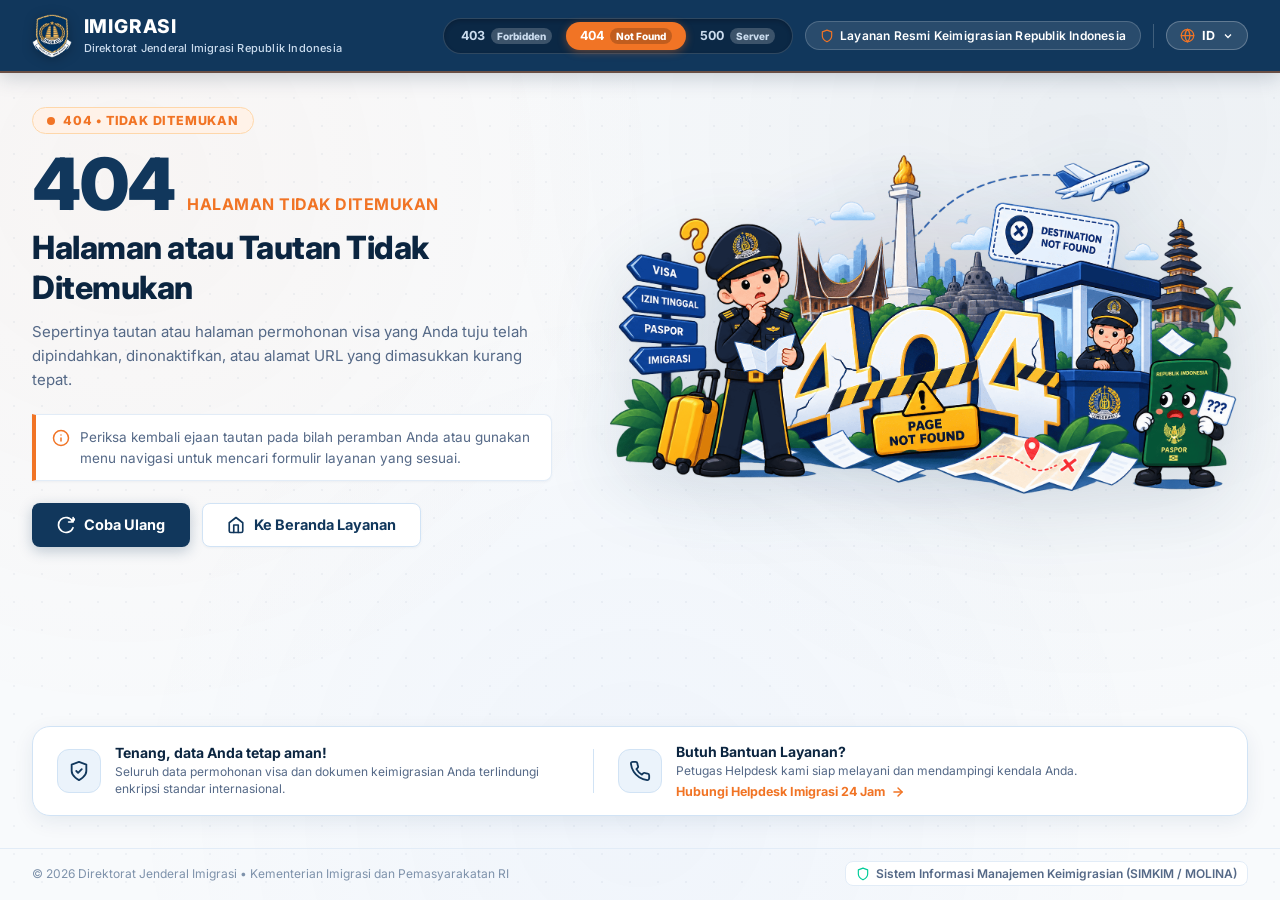
==== index.html @ 4f802579 "Initial commit" ====
<!DOCTYPE html>
<html lang="id">

<head>
  <meta charset="UTF-8">
  <meta name="viewport" content="width=device-width, initial-scale=1.0">
  <title>Direktorat Jenderal Imigrasi Republik Indonesia - Status Layanan</title>

  <!-- Favicon -->
  <link rel="icon" type="image/png" href="assets/icons/logo-imigrasi.png">
  <link rel="shortcut icon" type="image/png" href="assets/icons/logo-imigrasi.png">

  <!-- Google Fonts: Inter (eVisa Official Typography) -->
  <link rel="preconnect" href="https://fonts.googleapis.com">
  <link rel="preconnect" href="https://fonts.gstatic.com" crossorigin>
  <link href="https://fonts.googleapis.com/css2?family=Inter:wght@300;400;500;600;700;800;900&display=swap"
    rel="stylesheet">

  <!-- eVisa Style & Animation Sheets -->
  <link rel="stylesheet" href="css/styles.css">
  <link rel="stylesheet" href="css/animations.css">
</head>

<body>

  <!-- Ambient Atmospheric & Grid Pattern Backgrounds -->
  <div class="bg-ambient-layer" aria-hidden="true"></div>
  <div class="bg-pattern-overlay" aria-hidden="true"></div>

  <!-- =========================================================================
       TOP HEADER NAVIGATION (eVisa Official #11375C Branding)
       ========================================================================= -->
  <header class="header">
    <div class="header-inner">
      <a href="https://evisa.imigrasi.go.id/" class="brand" title="Direktorat Jenderal Imigrasi Republik Indonesia">
        <img src="assets/icons/logo-imigrasi.png" alt="Logo Resmi Imigrasi Indonesia" class="brand-logo-img">
        <div class="brand-text">
          <div class="brand-title-wrap">
            <span class="brand-title" data-i18n="brandTitle">IMIGRASI</span>
          </div>
          <span class="brand-subtitle" data-i18n="brandSubtitle">Direktorat Jenderal Imigrasi Republik Indonesia</span>
        </div>
      </a>

      <div class="header-right">
        <!-- Interactive 3-Mode Switcher (403 vs 404 vs 500) -->
        <nav class="mode-switch-group" aria-label="Pilih Mode Error">
          <button type="button" class="mode-btn" id="modeBtn403" aria-pressed="false">
            <span>403</span>
            <span class="mode-badge">Forbidden</span>
          </button>
          <button type="button" class="mode-btn is-active" id="modeBtn404" aria-pressed="true">
            <span>404</span>
            <span class="mode-badge">Not Found</span>
          </button>
          <button type="button" class="mode-btn" id="modeBtn500" aria-pressed="false">
            <span>500</span>
            <span class="mode-badge">Server</span>
          </button>
        </nav>

        <div class="motto-badge">
          <svg viewBox="0 0 24 24" fill="none" stroke="currentColor" stroke-width="2" stroke-linecap="round"
            stroke-linejoin="round">
            <path d="M12 22s8-4 8-10V5l-8-3-8 3v7c0 6 8 10 8 10z" />
          </svg>
          <span data-i18n="headerMotto">Layanan Resmi Keimigrasian Republik Indonesia</span>
        </div>

        <div class="header-divider"></div>

        <!-- Bilingual Selector (ENG & ID) -->
        <div class="lang-dropdown-wrapper">
          <button type="button" class="lang-btn" id="langToggleBtn" aria-haspopup="true" aria-expanded="false"
            aria-label="Ganti Bahasa / Switch Language">
            <svg width="15" height="15" viewBox="0 0 24 24" fill="none" stroke="#F17425" stroke-width="2"
              stroke-linecap="round" stroke-linejoin="round">
              <circle cx="12" cy="12" r="10" />
              <line x1="2" y1="12" x2="22" y2="12" />
              <path d="M12 2a15.3 15.3 0 0 1 4 10 15.3 15.3 0 0 1-4 10 15.3 15.3 0 0 1-4-10 15.3 15.3 0 0 1 4-10z" />
            </svg>
            <span id="langCurrentCode">ID</span>
            <svg class="lang-chevron-icon" viewBox="0 0 24 24" fill="none" stroke="currentColor" stroke-width="2.5">
              <polyline points="6 9 12 15 18 9" />
            </svg>
          </button>

          <div class="lang-menu" id="langMenu" role="menu">
            <button type="button" class="lang-option is-active" data-lang="id" role="menuitem">
              <span class="lang-flag-icon">🇮🇩</span>
              <span>Bahasa Indonesia</span>
              <span class="lang-badge">ID</span>
            </button>
            <button type="button" class="lang-option" data-lang="en" role="menuitem">
              <span class="lang-flag-icon">🇬🇧</span>
              <span>English</span>
              <span class="lang-badge">ENG</span>
            </button>
          </div>
        </div>
      </div>
    </div>
  </header>

  <!-- =========================================================================
       MAIN CONTENT CONTAINER
       ========================================================================= -->
  <main class="main-container">

    <!-- =======================================================================
         VIEW 1: ERROR 403 (Forbidden / Akses Ditolak / Tidak Memiliki Izin)
         ======================================================================= -->
    <section class="error-view" id="view-403" aria-label="Tampilan Error 403">
      <div class="hero-grid grid-403">

        <!-- Left Content Column -->
        <div class="content-col">
          <div class="status-pill pill-403">
            <span class="status-pill-dot"></span>
            <span data-i18n="pill403">403 • AKSES DITOLAK</span>
          </div>

          <div class="error-code-header">
            <span data-i18n="codeHeader403">403</span>
            <span class="error-code-sub" data-i18n="codeSub403">Akses Ditolak</span>
          </div>

          <h1 class="error-title" data-i18n="title403">Akses Dibatasi atau Izin Ditolak</h1>

          <p class="error-desc" data-i18n="desc403">
            Maaf, Anda tidak memiliki izin atau otorisasi yang cukup untuk mengakses halaman atau dokumen ini. Pastikan
            Anda telah masuk dengan akun resmi yang berwenang.
          </p>

          <div class="info-note-box">
            <svg viewBox="0 0 24 24" fill="none" stroke="currentColor" stroke-width="2" stroke-linecap="round"
              stroke-linejoin="round">
              <circle cx="12" cy="12" r="10"></circle>
              <line x1="12" y1="8" x2="12" y2="12"></line>
              <line x1="12" y1="16" x2="12.01" y2="16"></line>
            </svg>
            <span data-i18n="note403">Area ini dilindungi oleh otentikasi keamanan keimigrasian tingkat lanjut. Silakan
              periksa kembali kredensial akun Anda.</span>
          </div>

          <div class="btn-group">
            <button type="button" class="btn btn-primary" id="btnAuth403">
              <svg viewBox="0 0 24 24" fill="none" stroke="currentColor" stroke-linecap="round" stroke-linejoin="round">
                <rect x="3" y="11" width="18" height="11" rx="2" ry="2"></rect>
                <path d="M7 11V7a5 5 0 0 1 10 0v4"></path>
              </svg>
              <span data-i18n="btnAuth403">Masuk / Otentikasi Ulang</span>
            </button>

            <a href="https://evisa.imigrasi.go.id/" class="btn btn-secondary btn-action-home">
              <svg class="icon-arrow" viewBox="0 0 24 24" fill="none" stroke="currentColor" stroke-linecap="round"
                stroke-linejoin="round">
                <path d="M3 9l9-7 9 7v11a2 2 0 0 1-2 2H5a2 2 0 0 1-2-2z"></path>
                <polyline points="9 22 9 12 15 12 15 22"></polyline>
              </svg>
              <span data-i18n="btnHome403">Ke Beranda Layanan</span>
            </a>
          </div>
        </div>

        <!-- Right Illustration Column (403.png - Seamless & Borderless) -->
        <div class="illustration-col">
          <div class="seamless-illustration-stage stage-403 anim-float" title="Klik untuk informasi petugas keamanan">
            <img src="403.png" alt="Ilustrasi Petugas Keamanan Imigrasi 403 Forbidden"
              class="seamless-illustration-img">
          </div>
        </div>

      </div>
    </section>


    <!-- =======================================================================
         VIEW 2: ERROR 404 (Not Found / Halaman Tidak Ditemukan) - DEFAULT
         ======================================================================= -->
    <section class="error-view is-active" id="view-404" aria-label="Tampilan Error 404">
      <div class="hero-grid grid-404">

        <!-- Left Content Column -->
        <div class="content-col">
          <div class="status-pill pill-404">
            <span class="status-pill-dot"></span>
            <span data-i18n="pill404">404 • TIDAK DITEMUKAN</span>
          </div>

          <div class="error-code-header">
            <span data-i18n="codeHeader404">404</span>
            <span class="error-code-sub" data-i18n="codeSub404">Halaman Tidak Ditemukan</span>
          </div>

          <h1 class="error-title" data-i18n="title404">Halaman atau Tautan Tidak Ditemukan</h1>

          <p class="error-desc" data-i18n="desc404">
            Sepertinya tautan atau halaman permohonan visa yang Anda tuju telah dipindahkan, dinonaktifkan, atau alamat
            URL yang dimasukkan kurang tepat.
          </p>

          <div class="info-note-box">
            <svg viewBox="0 0 24 24" fill="none" stroke="currentColor" stroke-width="2" stroke-linecap="round"
              stroke-linejoin="round">
              <circle cx="12" cy="12" r="10"></circle>
              <line x1="12" y1="16" x2="12" y2="12"></line>
              <line x1="12" y1="8" x2="12.01" y2="8"></line>
            </svg>
            <span data-i18n="note404">Periksa kembali ejaan tautan pada bilah peramban Anda atau gunakan menu navigasi
              untuk mencari formulir layanan yang sesuai.</span>
          </div>

          <div class="btn-group">
            <button type="button" class="btn btn-primary" id="btnReload404">
              <svg class="icon-spin" viewBox="0 0 24 24" fill="none" stroke="currentColor" stroke-linecap="round"
                stroke-linejoin="round">
                <path d="M21.5 2v6h-6M21.34 15.57a10 10 0 1 1-.57-8.38l5.67-5.67" />
              </svg>
              <span data-i18n="btnReload404">Coba Ulang</span>
            </button>

            <a href="https://evisa.imigrasi.go.id/" class="btn btn-secondary btn-action-home">
              <svg class="icon-arrow" viewBox="0 0 24 24" fill="none" stroke="currentColor" stroke-linecap="round"
                stroke-linejoin="round">
                <path d="M3 9l9-7 9 7v11a2 2 0 0 1-2 2H5a2 2 0 0 1-2-2z"></path>
                <polyline points="9 22 9 12 15 12 15 22"></polyline>
              </svg>
              <span data-i18n="btnHome404">Ke Beranda Layanan</span>
            </a>
          </div>
        </div>

        <!-- Right Illustration Column (404.png - Seamless & Borderless) -->
        <div class="illustration-col">
          <div class="seamless-illustration-stage stage-404 anim-float" title="Klik untuk sapaan petugas imigrasi">
            <img src="404.png" alt="Ilustrasi Petugas & Paspor Tersesat 404 Not Found"
              class="seamless-illustration-img">
          </div>
        </div>

      </div>
    </section>


    <!-- =======================================================================
         VIEW 3: ERROR 500 (Internal Server Error / Pemeliharaan Autogate)
         ======================================================================= -->
    <section class="error-view" id="view-500" aria-label="Tampilan Error 500">
      <div class="hero-grid grid-500">

        <!-- Left Illustration Column (500.png - Seamless & Borderless) -->
        <div class="illustration-col">
          <div class="seamless-illustration-stage stage-500 anim-float" title="Klik untuk informasi teknisi sistem">
            <img src="500.png" alt="Ilustrasi Autogate Pemeliharaan Server 500 Server Error"
              class="seamless-illustration-img">
          </div>
        </div>

        <!-- Right Content Column -->
        <div class="content-col">
          <div class="status-pill pill-500">
            <span class="status-pill-dot"></span>
            <span data-i18n="pill500">500 • KENDALA SERVER</span>
          </div>

          <div class="error-code-header">
            <span data-i18n="codeHeader500">500</span>
            <span class="error-code-sub" data-i18n="codeSub500">Gangguan Sistem</span>
          </div>

          <h1 class="error-title" data-i18n="title500">Maaf, Terjadi Kendala di Sisi Kami</h1>

          <p class="error-desc" data-i18n="desc500">
            Sistem keimigrasian sedang mengalami kendala teknis sementara atau sedang dalam jadwal pemeliharaan berkala
            untuk peningkatan performa.
          </p>

          <div class="info-note-box">
            <svg viewBox="0 0 24 24" fill="none" stroke="currentColor" stroke-width="2" stroke-linecap="round"
              stroke-linejoin="round">
              <path d="M10.29 3.86L1.82 18a2 2 0 0 0 1.71 3h16.94a2 2 0 0 0 1.71-3L13.71 3.86a2 2 0 0 0-3.42 0z"></path>
              <line x1="12" y1="9" x2="12" y2="13"></line>
              <line x1="12" y1="17" x2="12.01" y2="17"></line>
            </svg>
            <span data-i18n="note500">Tim teknis kami sedang menangani masalah ini secepat mungkin. Permohonan Anda
              tetap aman dalam basis data.</span>
          </div>

          <div class="btn-group">
            <button type="button" class="btn btn-primary" id="btnReload500">
              <svg class="icon-spin" viewBox="0 0 24 24" fill="none" stroke="currentColor" stroke-linecap="round"
                stroke-linejoin="round">
                <path d="M21.5 2v6h-6M21.34 15.57a10 10 0 1 1-.57-8.38l5.67-5.67" />
              </svg>
              <span id="btnReload500Text" data-i18n="btnReload500">Coba Lagi</span>
            </button>

            <a href="https://evisa.imigrasi.go.id/" class="btn btn-secondary btn-action-home">
              <svg class="icon-arrow" viewBox="0 0 24 24" fill="none" stroke="currentColor" stroke-linecap="round"
                stroke-linejoin="round">
                <path d="M3 9l9-7 9 7v11a2 2 0 0 1-2 2H5a2 2 0 0 1-2-2z" />
                <polyline points="9 22 9 12 15 12 15 22" />
              </svg>
              <span data-i18n="btnHome500">Ke Beranda Layanan</span>
            </a>
          </div>
        </div>

      </div>
    </section>


    <!-- =======================================================================
         SHARED BOTTOM SUPPORT CARD (eVisa Style #11375C & Orange)
         ======================================================================= -->
    <footer class="bottom-card">
      <!-- Card Section 1: Data Security Guarantee -->
      <div class="card-section">
        <div class="icon-wrapper">
          <svg viewBox="0 0 24 24" fill="none" stroke="currentColor" stroke-width="2" stroke-linecap="round"
            stroke-linejoin="round">
            <path d="M12 22s8-4 8-10V5l-8-3-8 3v7c0 6 8 10 8 10z"></path>
            <polyline points="9 12 11 14 15 10"></polyline>
          </svg>
        </div>
        <div class="card-info">
          <h3 class="card-title" data-i18n="card1Title">Tenang, data Anda tetap aman!</h3>
          <p class="card-text" data-i18n="card1Desc">Seluruh data permohonan visa dan dokumen keimigrasian Anda
            terlindungi enkripsi standar internasional.</p>
        </div>
      </div>

      <div class="card-divider" aria-hidden="true"></div>

      <!-- Card Section 2: 24/7 Support Desk -->
      <div class="card-section">
        <div class="avatar-wrapper">
          <svg viewBox="0 0 24 24" fill="none" stroke="currentColor" stroke-width="2" stroke-linecap="round"
            stroke-linejoin="round">
            <path
              d="M22 16.92v3a2 2 0 0 1-2.18 2 19.79 19.79 0 0 1-8.63-3.07 19.5 19.5 0 0 1-6-6 19.79 19.79 0 0 1-3.07-8.67A2 2 0 0 1 4.11 2h3a2 2 0 0 1 2 1.72 12.84 12.84 0 0 0 .7 2.81 2 2 0 0 1-.45 2.11L8.09 9.91a16 16 0 0 0 6 6l1.27-1.27a2 2 0 0 1 2.11-.45 12.84 12.84 0 0 0 2.81.7A2 2 0 0 1 22 16.92z">
            </path>
          </svg>
        </div>
        <div class="card-info">
          <h3 class="card-title" data-i18n="card2Title">Butuh Bantuan Layanan?</h3>
          <p class="card-text" data-i18n="card2Desc">Petugas Helpdesk kami siap melayani dan mendampingi kendala Anda.
          </p>
          <a href="#helpdesk" class="card-link action-helpdesk">
            <span data-i18n="helpdeskLink">Hubungi Helpdesk Imigrasi 24 Jam</span>
            <svg viewBox="0 0 24 24" width="14" height="14" fill="none" stroke="currentColor" stroke-width="2.5"
              stroke-linecap="round" stroke-linejoin="round">
              <line x1="5" y1="12" x2="19" y2="12"></line>
              <polyline points="12 5 19 12 12 19"></polyline>
            </svg>
          </a>
        </div>
      </div>
    </footer>

  </main>

  <!-- =========================================================================
       OFFICIAL METADATA FOOTER
       ========================================================================= -->
  <div class="footer-meta-bar">
    <div class="footer-meta-left">
      <span data-i18n="footerCopyright">© 2026 Direktorat Jenderal Imigrasi • Kementerian Imigrasi dan Pemasyarakatan
        RI</span>
    </div>
    <div class="footer-meta-right">
      <span class="footer-security-pill">
        <svg viewBox="0 0 24 24" fill="none" stroke="currentColor" stroke-width="2" stroke-linecap="round"
          stroke-linejoin="round">
          <path d="M12 22s8-4 8-10V5l-8-3-8 3v7c0 6 8 10 8 10z" />
        </svg>
        <span data-i18n="footerSecurityTitle">Sistem Informasi Manajemen Keimigrasian (SIMKIM / MOLINA)</span>
      </span>
    </div>
  </div>

  <!-- Toast Container -->
  <div class="toast-container" id="toastContainer" aria-live="polite"></div>

  <!-- Interactive Logic Engine -->
  <script src="js/main.js"></script>
</body>

</html>
---- css/styles.css ----
/**
 * Layanan Imigrasi Digital - eVisa Theme Design System
 * Inspired by https://evisa.imigrasi.go.id/
 * Color Scheme: Official Deep Navy (#11375C), Brand Orange (#F17425), Light Blue (#EBF3FB)
 * Typography: Inter (Google Fonts)
 * Fully Responsive for Desktop, Tablets (Landscape & Portrait), and Mobile Devices
 */

@import url('https://fonts.googleapis.com/css2?family=Inter:wght@300;400;500;600;700;800;900&display=swap');

:root {
  /* eVisa Official Brand Palette */
  --evisa-navy: #11375C;
  --evisa-navy-dark: #0B2540;
  --evisa-navy-light: #1A4B7C;
  --evisa-navy-ultra-light: #EBF3FB;
  --evisa-orange: #F17425;
  --evisa-orange-hover: #D96015;
  --evisa-orange-light: #FFF2E8;
  --evisa-blue: #1E6DEB;
  --evisa-blue-hover: #1558C4;
  --evisa-blue-light: #EFF6FF;
  --evisa-border: #D1E3F5;
  --evisa-border-light: #E2ECF7;
  --evisa-red: #E15B64;
  --evisa-red-light: #FDE8E9;
  --evisa-green: #00CC99;
  --evisa-green-light: #E6FBF5;

  /* Neutrals & Text */
  --text-primary: #11375C;
  --text-heading: #0B2540;
  --text-secondary: #556987;
  --text-muted: #7E92AB;
  --bg-page: #F8FAFC;
  --bg-card: #FFFFFF;
  --bg-subtle: #F0F5FA;
  --white: #FFFFFF;

  /* Elevation Shadows */
  --shadow-xs: 0 1px 3px rgba(17, 55, 92, 0.05);
  --shadow-sm: 0 2px 8px rgba(17, 55, 92, 0.06);
  --shadow-md: 0 6px 20px rgba(17, 55, 92, 0.08);
  --shadow-lg: 0 16px 36px -6px rgba(17, 55, 92, 0.12), 0 4px 16px rgba(17, 55, 92, 0.04);
  --shadow-btn: 0 4px 14px rgba(17, 55, 92, 0.25);
  --shadow-btn-orange: 0 4px 14px rgba(241, 116, 37, 0.35);

  /* Corner Radii */
  --radius-xs: 6px;
  --radius-sm: 8px;
  --radius-md: 12px;
  --radius-lg: 18px;
  --radius-xl: 24px;
  --radius-full: 9999px;

  /* Typography */
  --font-family: 'Inter', -apple-system, BlinkMacSystemFont, 'Segoe UI', Roboto, Helvetica, Arial, sans-serif;
}

/* Global Reset & Base Setup */
*, *::before, *::after {
  box-sizing: border-box;
  margin: 0;
  padding: 0;
}

html, body {
  min-height: 100%;
  width: 100%;
}

body {
  font-family: var(--font-family);
  background: var(--bg-page);
  color: var(--text-primary);
  min-height: 100vh;
  display: flex;
  flex-direction: column;
  justify-content: space-between;
  overflow-x: hidden;
  position: relative;
  -webkit-font-smoothing: antialiased;
  -moz-osx-font-smoothing: grayscale;
}

/* Background Atmosphere & Grid Pattern */
.bg-ambient-layer {
  position: fixed;
  inset: 0;
  pointer-events: none;
  z-index: 0;
  background-image: 
    radial-gradient(circle at 10% 20%, rgba(241, 116, 37, 0.04) 0%, transparent 40%),
    radial-gradient(circle at 85% 15%, rgba(17, 55, 92, 0.06) 0%, transparent 45%),
    radial-gradient(circle at 50% 90%, rgba(30, 109, 235, 0.04) 0%, transparent 50%);
}

.bg-pattern-overlay {
  position: fixed;
  inset: 0;
  pointer-events: none;
  z-index: 0;
  opacity: 0.35;
  background-image: radial-gradient(rgba(17, 55, 92, 0.12) 1px, transparent 1px);
  background-size: 28px 28px;
}

/* =============================================================================
   TOP HEADER NAVIGATION (Official eVisa Style #11375C)
   ============================================================================= */
.header {
  width: 100%;
  background-color: var(--evisa-navy);
  border-bottom: 2px solid rgba(241, 116, 37, 0.4);
  box-shadow: 0 4px 20px rgba(11, 37, 64, 0.2);
  position: relative;
  z-index: 30;
}

.header-inner {
  max-width: 1440px;
  margin: 0 auto;
  padding: 0.85rem 2rem;
  display: flex;
  align-items: center;
  justify-content: space-between;
  gap: 16px;
}

.brand {
  display: flex;
  align-items: center;
  gap: 12px;
  text-decoration: none;
  color: #FFFFFF;
  transition: transform 0.2s ease;
  flex-shrink: 0;
}

.brand:hover {
  transform: translateY(-1px);
}

.brand-logo-img {
  height: 44px;
  width: auto;
  object-fit: contain;
  filter: drop-shadow(0 2px 6px rgba(0, 0, 0, 0.25));
  transition: transform 0.3s ease;
}

.brand:hover .brand-logo-img {
  transform: scale(1.05);
}

.brand-text {
  display: flex;
  flex-direction: column;
}

.brand-title-wrap {
  display: flex;
  align-items: center;
  gap: 8px;
}

.brand-title {
  font-size: 19px;
  font-weight: 800;
  letter-spacing: 0.8px;
  color: #FFFFFF;
  line-height: 1.1;
}

.brand-evisa-tag {
  background: var(--evisa-orange);
  color: #FFFFFF;
  font-size: 10px;
  font-weight: 800;
  letter-spacing: 0.5px;
  padding: 2px 7px;
  border-radius: var(--radius-xs);
  text-transform: uppercase;
}

.brand-subtitle {
  font-size: 11px;
  font-weight: 500;
  color: #CBDCEE;
  margin-top: 3px;
  letter-spacing: 0.2px;
}

.header-right {
  display: flex;
  align-items: center;
  gap: 12px;
  flex-wrap: wrap;
  justify-content: flex-end;
}

/* Mode Switcher Pill (403 vs 404 vs 500) */
.mode-switch-group {
  display: inline-flex;
  align-items: center;
  background: rgba(11, 37, 64, 0.8);
  border: 1px solid rgba(255, 255, 255, 0.15);
  border-radius: var(--radius-full);
  padding: 3px;
  box-shadow: inset 0 2px 4px rgba(0, 0, 0, 0.2);
}

.mode-btn {
  border: none;
  background: transparent;
  padding: 6px 14px;
  font-family: inherit;
  font-size: 12.5px;
  font-weight: 700;
  color: #CBDCEE;
  border-radius: var(--radius-full);
  cursor: pointer;
  display: inline-flex;
  align-items: center;
  gap: 6px;
  transition: all 0.2s ease;
  text-decoration: none;
  white-space: nowrap;
}

.mode-btn:hover {
  color: #FFFFFF;
  background: rgba(255, 255, 255, 0.08);
}

.mode-btn.is-active {
  background: var(--evisa-orange);
  color: #FFFFFF;
  box-shadow: 0 2px 8px rgba(241, 116, 37, 0.4);
}

.mode-btn .mode-badge {
  font-size: 10px;
  font-weight: 800;
  padding: 2px 6px;
  border-radius: var(--radius-full);
  background: rgba(255, 255, 255, 0.2);
}

.mode-btn.is-active .mode-badge {
  background: rgba(0, 0, 0, 0.2);
}

.motto-badge {
  background: rgba(255, 255, 255, 0.1);
  border: 1px solid rgba(255, 255, 255, 0.18);
  color: #FFFFFF;
  font-size: 12px;
  font-weight: 600;
  padding: 6px 14px;
  border-radius: var(--radius-full);
  letter-spacing: 0.2px;
  display: flex;
  align-items: center;
  gap: 6px;
  white-space: nowrap;
}

.motto-badge svg {
  width: 14px;
  height: 14px;
  stroke: var(--evisa-orange);
}

.header-divider {
  width: 1px;
  height: 24px;
  background: rgba(255, 255, 255, 0.2);
}

/* Language Selector Dropdown (ENG & ID) */
.lang-dropdown-wrapper {
  position: relative;
}

.lang-btn {
  display: flex;
  align-items: center;
  gap: 7px;
  background: rgba(255, 255, 255, 0.12);
  border: 1px solid rgba(255, 255, 255, 0.25);
  padding: 6px 13px;
  border-radius: var(--radius-full);
  font-family: inherit;
  font-size: 12.5px;
  font-weight: 700;
  color: #FFFFFF;
  cursor: pointer;
  transition: all 0.2s ease;
  white-space: nowrap;
}

.lang-btn:hover, .lang-dropdown-wrapper.is-open .lang-btn {
  background: rgba(255, 255, 255, 0.22);
  border-color: var(--evisa-orange);
}

.lang-flag-icon {
  font-size: 14px;
  line-height: 1;
}

.lang-chevron-icon {
  width: 12px;
  height: 12px;
  stroke: #FFFFFF;
  transition: transform 0.25s ease;
}

.lang-dropdown-wrapper.is-open .lang-chevron-icon {
  transform: rotate(180deg);
}

.lang-menu {
  position: absolute;
  top: calc(100% + 8px);
  right: 0;
  background: #FFFFFF;
  border: 1px solid var(--evisa-border);
  border-radius: var(--radius-md);
  box-shadow: 0 12px 30px rgba(17, 55, 92, 0.18);
  padding: 6px;
  min-width: 180px;
  opacity: 0;
  visibility: hidden;
  transform: translateY(-8px);
  transition: all 0.2s cubic-bezier(0.16, 1, 0.3, 1);
  z-index: 50;
}

.lang-dropdown-wrapper.is-open .lang-menu {
  opacity: 1;
  visibility: visible;
  transform: translateY(0);
}

.lang-option {
  width: 100%;
  display: flex;
  align-items: center;
  gap: 10px;
  padding: 8px 12px;
  border: none;
  background: transparent;
  border-radius: var(--radius-sm);
  font-family: inherit;
  font-size: 13px;
  font-weight: 600;
  color: var(--text-primary);
  cursor: pointer;
  transition: all 0.15s ease;
  text-align: left;
}

.lang-option:hover {
  background: var(--evisa-navy-ultra-light);
  color: var(--evisa-navy);
}

.lang-option.is-active {
  background: var(--evisa-orange-light);
  color: var(--evisa-orange-hover);
  font-weight: 700;
}

.lang-option .lang-badge {
  margin-left: auto;
  font-size: 10.5px;
  font-weight: 800;
  background: rgba(17, 55, 92, 0.08);
  color: var(--evisa-navy);
  padding: 2px 6px;
  border-radius: 4px;
}

.lang-option.is-active .lang-badge {
  background: var(--evisa-orange);
  color: #FFFFFF;
}

/* =============================================================================
   MAIN CONTAINER & HERO GRID
   ============================================================================= */
.main-container {
  flex: 1;
  width: 100%;
  max-width: 1440px;
  margin: 0 auto;
  padding: 1.5rem 2rem 2rem;
  display: flex;
  flex-direction: column;
  justify-content: space-between;
  position: relative;
  z-index: 10;
}

/* Error Views for 403, 404, 500 */
.error-view {
  display: none;
  width: 100%;
  flex: 1;
  animation: fadeInView 0.35s cubic-bezier(0.16, 1, 0.3, 1) forwards;
}

.error-view.is-active {
  display: block;
}

@keyframes fadeInView {
  from {
    opacity: 0;
    transform: translateY(10px);
  }
  to {
    opacity: 1;
    transform: translateY(0);
  }
}

.hero-grid {
  display: grid;
  align-items: center;
  gap: 40px;
  width: 100%;
  min-height: 460px;
  grid-template-columns: 1fr 1.25fr;
}

/* Special Alignment for 500 Grid (Illustration Left, Content Right on Desktop) */
.grid-500 {
  grid-template-columns: 1.25fr 1fr;
}

/* =============================================================================
   CONTENT COLUMN (TEXT & BUTTONS)
   ============================================================================= */
.content-col {
  display: flex;
  flex-direction: column;
  align-items: flex-start;
  z-index: 10;
  padding: 10px 0;
}

/* eVisa Style Category / Status Badge */
.status-pill {
  display: inline-flex;
  align-items: center;
  gap: 8px;
  background: var(--evisa-navy-ultra-light);
  border: 1px solid var(--evisa-border);
  color: var(--evisa-navy);
  font-size: 12.5px;
  font-weight: 800;
  letter-spacing: 0.8px;
  text-transform: uppercase;
  padding: 5px 14px;
  border-radius: var(--radius-full);
  margin-bottom: 14px;
}

.status-pill.pill-403 {
  background: #FFF0F0;
  border-color: #FED7D7;
  color: var(--evisa-red);
}

.status-pill.pill-404 {
  background: var(--evisa-orange-light);
  border-color: #FED7AA;
  color: var(--evisa-orange);
}

.status-pill.pill-500 {
  background: #FFF0F0;
  border-color: #FED7D7;
  color: var(--evisa-red);
}

.status-pill-dot {
  width: 8px;
  height: 8px;
  border-radius: 50%;
  background-color: currentColor;
  box-shadow: 0 0 0 0 rgba(241, 116, 37, 0.7);
  animation: pulse-dot 2s infinite cubic-bezier(0.66, 0, 0, 1);
}

@keyframes pulse-dot {
  0% { box-shadow: 0 0 0 0 rgba(241, 116, 37, 0.7); }
  70% { box-shadow: 0 0 0 8px rgba(241, 116, 37, 0); }
  100% { box-shadow: 0 0 0 0 rgba(241, 116, 37, 0); }
}

/* Big Error Code Number Header */
.error-code-header {
  font-size: 72px;
  font-weight: 900;
  color: var(--evisa-navy);
  line-height: 1;
  letter-spacing: -2px;
  margin-bottom: 8px;
  display: flex;
  align-items: baseline;
  gap: 12px;
}

.error-code-sub {
  font-size: 16px;
  font-weight: 700;
  color: var(--evisa-orange);
  letter-spacing: 0.5px;
  text-transform: uppercase;
}

/* Titles & Descriptions */
.error-title {
  font-size: 32px;
  font-weight: 800;
  color: var(--text-heading);
  line-height: 1.25;
  margin-bottom: 12px;
  letter-spacing: -0.5px;
}

.error-desc {
  font-size: 15px;
  line-height: 1.6;
  color: var(--text-secondary);
  max-width: 520px;
  margin-bottom: 22px;
}

/* Highlight Note Box */
.info-note-box {
  background: #FFFFFF;
  border-left: 4px solid var(--evisa-orange);
  border-top: 1px solid var(--evisa-border-light);
  border-right: 1px solid var(--evisa-border-light);
  border-bottom: 1px solid var(--evisa-border-light);
  border-radius: 0 var(--radius-sm) var(--radius-sm) 0;
  padding: 12px 16px;
  margin-bottom: 22px;
  max-width: 520px;
  font-size: 13.5px;
  color: var(--text-secondary);
  line-height: 1.5;
  box-shadow: var(--shadow-xs);
  display: flex;
  align-items: flex-start;
  gap: 10px;
}

.info-note-box svg {
  width: 18px;
  height: 18px;
  flex-shrink: 0;
  stroke: var(--evisa-orange);
  margin-top: 2px;
}

/* Button Group (eVisa Style) */
.btn-group {
  display: flex;
  flex-wrap: wrap;
  gap: 12px;
  width: 100%;
}

.btn {
  display: inline-flex;
  align-items: center;
  justify-content: center;
  gap: 9px;
  padding: 12px 24px;
  font-family: inherit;
  font-size: 14.5px;
  font-weight: 700;
  border-radius: var(--radius-sm);
  text-decoration: none;
  cursor: pointer;
  transition: all 0.2s cubic-bezier(0.16, 1, 0.3, 1);
  border: 1.5px solid transparent;
  white-space: nowrap;
}

.btn-primary {
  background-color: var(--evisa-navy);
  color: #FFFFFF;
  box-shadow: var(--shadow-btn);
}

.btn-primary:hover {
  background-color: var(--evisa-orange);
  color: #FFFFFF;
  transform: translateY(-2px);
  box-shadow: var(--shadow-btn-orange);
}

.btn-primary:active {
  transform: translateY(0);
}

.btn-secondary {
  background-color: #FFFFFF;
  color: var(--evisa-navy);
  border-color: var(--evisa-border);
  box-shadow: var(--shadow-xs);
}

.btn-secondary:hover {
  background-color: var(--evisa-navy-ultra-light);
  border-color: var(--evisa-navy-light);
  color: var(--evisa-navy);
  transform: translateY(-2px);
  box-shadow: var(--shadow-sm);
}

.btn-secondary:active {
  transform: translateY(0);
}

.btn svg {
  width: 18px;
  height: 18px;
  stroke-width: 2.2;
  transition: transform 0.3s ease;
  flex-shrink: 0;
}

.btn:hover svg.icon-spin {
  transform: rotate(180deg);
}

.btn:hover svg.icon-arrow {
  transform: translateX(3px);
}

/* =============================================================================
   SEAMLESS CREATIVE ILLUSTRATION STAGE (No Box, No Border, Seamless & Floating)
   ============================================================================= */
.illustration-col {
  position: relative;
  width: 100%;
  display: flex;
  align-items: center;
  justify-content: center;
  user-select: none;
}

.seamless-illustration-stage {
  position: relative;
  width: 100%;
  max-width: 640px;
  display: flex;
  align-items: center;
  justify-content: center;
  cursor: pointer;
  transition: transform 0.4s cubic-bezier(0.34, 1.56, 0.64, 1), filter 0.4s ease;
  background: transparent !important;
  border: none !important;
  box-shadow: none !important;
  padding: 0 !important;
}

/* Creative Subtle Ambient Radial Halo Glow behind the character/artwork */
.seamless-illustration-stage::before {
  content: '';
  position: absolute;
  top: 52%;
  left: 50%;
  width: 82%;
  height: 78%;
  transform: translate(-50%, -50%);
  border-radius: 50%;
  filter: blur(36px);
  pointer-events: none;
  z-index: 0;
  opacity: 0.85;
  transition: all 0.5s ease;
}

.stage-403::before {
  background: radial-gradient(circle, rgba(225, 91, 100, 0.18) 0%, rgba(17, 55, 92, 0.08) 50%, transparent 72%);
}

.stage-404::before {
  background: radial-gradient(circle, rgba(241, 116, 37, 0.18) 0%, rgba(30, 109, 235, 0.09) 50%, transparent 72%);
}

.stage-500::before {
  background: radial-gradient(circle, rgba(225, 91, 100, 0.16) 0%, rgba(30, 109, 235, 0.1) 50%, transparent 72%);
}

.seamless-illustration-img {
  position: relative;
  z-index: 1;
  width: 100%;
  height: auto;
  max-height: 480px;
  object-fit: contain;
  display: block;
  background: transparent !important;
  border: none !important;
  border-radius: 0 !important;
  box-shadow: none !important;
  filter: drop-shadow(0 16px 36px rgba(17, 55, 92, 0.14));
  transition: transform 0.4s cubic-bezier(0.34, 1.56, 0.64, 1), filter 0.4s ease;
}

.seamless-illustration-stage:hover .seamless-illustration-img {
  transform: scale(1.025) translateY(-6px);
  filter: drop-shadow(0 26px 48px rgba(17, 55, 92, 0.22));
}

.seamless-illustration-stage:hover::before {
  opacity: 1;
  transform: translate(-50%, -50%) scale(1.1);
  filter: blur(42px);
}

/* =============================================================================
   BOTTOM UNIFIED SUPPORT CARD & SYSTEM METADATA
   ============================================================================= */
.bottom-card {
  margin-top: 2rem;
  background: #FFFFFF;
  border: 1px solid var(--evisa-border);
  border-radius: var(--radius-lg);
  padding: 16px 24px;
  display: grid;
  grid-template-columns: 1.1fr auto 1.3fr;
  align-items: center;
  gap: 24px;
  box-shadow: var(--shadow-md);
  position: relative;
  z-index: 10;
}

.card-section {
  display: flex;
  align-items: center;
  gap: 14px;
}

.card-divider {
  width: 1px;
  height: 44px;
  background: var(--evisa-border);
}

.avatar-wrapper, .icon-wrapper {
  width: 44px;
  height: 44px;
  flex-shrink: 0;
  display: flex;
  align-items: center;
  justify-content: center;
  border-radius: var(--radius-md);
  background: var(--evisa-navy-ultra-light);
  color: var(--evisa-navy);
  border: 1px solid var(--evisa-border);
  transition: transform 0.25s ease, background 0.25s ease;
}

.avatar-wrapper:hover, .icon-wrapper:hover {
  transform: scale(1.08);
  background: var(--evisa-orange-light);
  border-color: #FED7AA;
}

.avatar-wrapper svg, .icon-wrapper svg {
  width: 22px;
  height: 22px;
  stroke: var(--evisa-navy);
}

.card-info {
  display: flex;
  flex-direction: column;
  gap: 2px;
}

.card-title {
  font-size: 14px;
  font-weight: 700;
  color: var(--text-heading);
}

.card-text {
  font-size: 12px;
  color: var(--text-secondary);
  line-height: 1.45;
}

.card-link {
  display: inline-flex;
  align-items: center;
  gap: 6px;
  font-size: 12.5px;
  font-weight: 700;
  color: var(--evisa-orange);
  text-decoration: none;
  margin-top: 3px;
  transition: gap 0.2s ease, color 0.2s ease;
}

.card-link:hover {
  color: var(--evisa-orange-hover);
  gap: 9px;
  text-decoration: underline;
}

/* Official Bottom Legal & Security Bar */
.footer-meta-bar {
  display: flex;
  align-items: center;
  justify-content: space-between;
  padding: 12px 2rem 14px;
  max-width: 1440px;
  margin: 0 auto;
  width: 100%;
  font-size: 12px;
  color: var(--text-muted);
  border-top: 1px solid var(--evisa-border-light);
  position: relative;
  z-index: 10;
}

.footer-meta-left {
  display: flex;
  align-items: center;
  gap: 8px;
}

.footer-security-pill {
  display: inline-flex;
  align-items: center;
  gap: 6px;
  font-weight: 600;
  color: var(--text-secondary);
  background: #FFFFFF;
  padding: 4px 10px;
  border-radius: var(--radius-sm);
  border: 1px solid var(--evisa-border-light);
}

.footer-security-pill svg {
  width: 14px;
  height: 14px;
  stroke: var(--evisa-green);
}

/* =============================================================================
   TOAST NOTIFICATION COMPONENT
   ============================================================================= */
.toast-container {
  position: fixed;
  bottom: 24px;
  right: 24px;
  z-index: 1000;
  display: flex;
  flex-direction: column;
  gap: 10px;
  pointer-events: none;
}

.toast {
  background: var(--evisa-navy);
  color: #FFFFFF;
  padding: 12px 18px;
  border-radius: var(--radius-sm);
  font-size: 13px;
  font-weight: 600;
  display: flex;
  align-items: center;
  gap: 12px;
  box-shadow: 0 10px 30px rgba(17, 55, 92, 0.35);
  border-left: 4px solid var(--evisa-orange);
  transform: translateY(60px);
  opacity: 0;
  transition: all 0.3s cubic-bezier(0.16, 1, 0.3, 1);
  pointer-events: auto;
  cursor: pointer;
  max-width: 440px;
}

.toast.show {
  transform: translateY(0);
  opacity: 1;
}

.toast-spinner {
  width: 16px;
  height: 16px;
  border: 2px solid rgba(255, 255, 255, 0.3);
  border-top-color: var(--evisa-orange);
  border-radius: 50%;
  animation: spinLinear 0.8s linear infinite;
  flex-shrink: 0;
}

@keyframes spinLinear {
  to { transform: rotate(360deg); }
}

/* =============================================================================
   RESPONSIVE DESIGN: TABLETS & MOBILE BREAKPOINTS
   ============================================================================= */

/* --- 1. Large Tablets & Small Laptops (max-width: 1080px) --- */
@media (max-width: 1080px) {
  .header-inner {
    padding: 0.85rem 1.5rem;
  }
  .motto-badge {
    display: none; /* Hide lengthy motto text on tablet to keep header clean */
  }
  .header-divider {
    display: none;
  }
  .main-container {
    padding: 1.25rem 1.5rem 1.75rem;
  }
  .hero-grid {
    grid-template-columns: 1fr !important;
    gap: 28px;
    text-align: center;
  }
  /* Harmonize order: Content always follows or precedes consistently */
  .grid-500 {
    grid-template-columns: 1fr !important;
  }
  .illustration-col {
    order: 1;
    margin: 0 auto;
  }
  .content-col {
    order: 2;
    align-items: center;
    text-align: center;
    padding: 0;
  }
  .error-desc, .info-note-box {
    max-width: 580px;
    margin-left: auto;
    margin-right: auto;
  }
  .info-note-box {
    text-align: left;
  }
  .btn-group {
    justify-content: center;
  }
  .error-code-header {
    font-size: 64px;
    justify-content: center;
  }
  .error-title {
    font-size: 28px;
  }
  .seamless-illustration-stage {
    max-width: 480px;
  }
  .seamless-illustration-img {
    max-height: 380px;
  }
  .bottom-card {
    grid-template-columns: 1fr 1fr;
    gap: 16px;
    padding: 16px 20px;
  }
  .card-divider {
    display: none;
  }
}

/* --- 2. Medium / Portrait Tablets (max-width: 860px) --- */
@media (max-width: 860px) {
  .header-inner {
    padding: 0.75rem 1.25rem;
    flex-wrap: wrap;
    gap: 12px;
  }
  .header-right {
    width: 100%;
    justify-content: space-between;
  }
  .bottom-card {
    grid-template-columns: 1fr;
    gap: 16px;
  }
  .footer-meta-bar {
    padding: 12px 1.25rem;
    flex-direction: column;
    gap: 8px;
    text-align: center;
  }
}

/* --- 3. Mobile Devices (max-width: 640px) --- */
@media (max-width: 640px) {
  .header-inner {
    padding: 0.65rem 1rem;
    gap: 10px;
  }
  .brand-logo-img {
    height: 38px;
  }
  .brand-title {
    font-size: 17px;
  }
  .brand-subtitle {
    font-size: 10px;
    max-width: 220px;
    white-space: nowrap;
    overflow: hidden;
    text-overflow: ellipsis;
  }
  .mode-btn {
    padding: 5px 10px;
    font-size: 11.5px;
    gap: 4px;
  }
  .mode-btn .mode-badge {
    display: none; /* Hide badge text on mobile so 403, 404, 500 pills fit tightly */
  }
  .lang-btn {
    padding: 5px 10px;
    font-size: 11.5px;
    gap: 5px;
  }
  .main-container {
    padding: 0.75rem 1rem 1.25rem;
  }
  .hero-grid {
    gap: 18px;
    min-height: auto;
  }
  .seamless-illustration-stage {
    max-width: 340px;
  }
  .seamless-illustration-img {
    max-height: 260px;
  }
  .status-pill {
    font-size: 11px;
    padding: 4px 11px;
    margin-bottom: 10px;
  }
  .error-code-header {
    font-size: 50px;
    margin-bottom: 4px;
  }
  .error-code-sub {
    font-size: 14px;
  }
  .error-title {
    font-size: 22px;
    margin-bottom: 10px;
  }
  .error-desc {
    font-size: 13.5px;
    line-height: 1.55;
    margin-bottom: 16px;
  }
  .info-note-box {
    font-size: 12px;
    padding: 10px 12px;
    margin-bottom: 18px;
  }
  .btn-group {
    flex-direction: column;
    gap: 10px;
  }
  .btn {
    width: 100%;
    padding: 12px 18px;
    font-size: 14px;
  }
  .bottom-card {
    margin-top: 1.5rem;
    padding: 14px 16px;
    border-radius: var(--radius-md);
  }
  .card-section {
    gap: 12px;
  }
  .avatar-wrapper, .icon-wrapper {
    width: 38px;
    height: 38px;
  }
  .avatar-wrapper svg, .icon-wrapper svg {
    width: 18px;
    height: 18px;
  }
  .card-title {
    font-size: 13px;
  }
  .card-text {
    font-size: 11.5px;
  }
  .card-link {
    font-size: 12px;
  }
  .footer-meta-bar {
    font-size: 11px;
    padding: 10px 1rem 14px;
  }
  .footer-security-pill {
    font-size: 11px;
    padding: 3px 8px;
  }
  .toast-container {
    left: 14px;
    right: 14px;
    bottom: 14px;
    max-width: none;
  }
  .toast {
    width: 100%;
    max-width: 100%;
    font-size: 12.5px;
    padding: 10px 14px;
  }
}

/* --- 4. Extra Small Phones (max-width: 380px) --- */
@media (max-width: 380px) {
  .brand-title {
    font-size: 15px;
  }
  .brand-subtitle {
    display: none; /* Hide secondary subtitle on micro screens */
  }
  .mode-btn {
    padding: 4px 8px;
    font-size: 11px;
  }
  .seamless-illustration-stage {
    max-width: 280px;
  }
  .seamless-illustration-img {
    max-height: 210px;
  }
  .error-code-header {
    font-size: 44px;
  }
  .error-title {
    font-size: 20px;
  }
}
---- css/animations.css ----
/**
 * Layanan Imigrasi Digital - Animation Engine
 * Keyframe Animations for Illustrations, Cards, & Interactive Triggers
 */

/* Soft Vertical Floating Animation for Illustration Card */
@keyframes softFloat {
  0%, 100% {
    transform: translateY(0px);
  }
  50% {
    transform: translateY(-8px);
  }
}

.anim-float {
  animation: softFloat 5s ease-in-out infinite;
}

/* Subtle Shimmer Effect for Accent Badges */
@keyframes shimmerGlow {
  0%, 100% {
    opacity: 0.85;
    filter: drop-shadow(0 0 0 rgba(241, 116, 37, 0));
  }
  50% {
    opacity: 1;
    filter: drop-shadow(0 0 8px rgba(241, 116, 37, 0.4));
  }
}

.anim-shimmer {
  animation: shimmerGlow 3s ease-in-out infinite;
}

/* Spin Keyframe for Loading / Reload Buttons */
@keyframes spinFast {
  from {
    transform: rotate(0deg);
  }
  to {
    transform: rotate(360deg);
  }
}

.is-spinning {
  animation: spinFast 0.75s linear infinite !important;
}

/* Fade and Slide-In */
@keyframes fadeInSlideUp {
  from {
    opacity: 0;
    transform: translateY(14px);
  }
  to {
    opacity: 1;
    transform: translateY(0);
  }
}

.anim-fade-up {
  animation: fadeInSlideUp 0.45s cubic-bezier(0.16, 1, 0.3, 1) forwards;
}
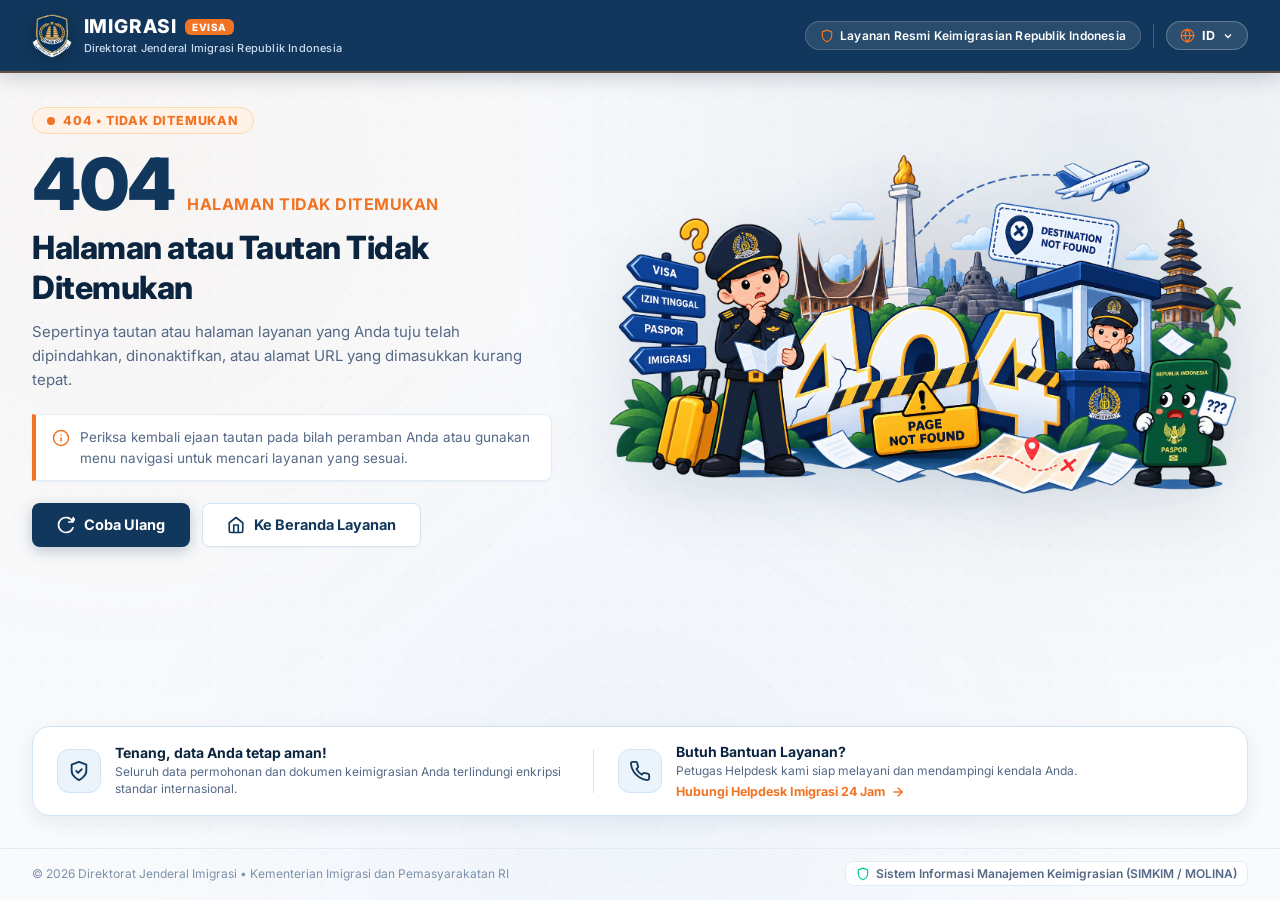
==== commit 14189e86: "update" ====
--- a/index.html
+++ b/index.html
@@ -1,11 +1,10 @@
 <!DOCTYPE html>
 <html lang="id">
-
 <head>
   <meta charset="UTF-8">
   <meta name="viewport" content="width=device-width, initial-scale=1.0">
   <title>Direktorat Jenderal Imigrasi Republik Indonesia - Status Layanan</title>
-
+  
   <!-- Favicon -->
   <link rel="icon" type="image/png" href="assets/icons/logo-imigrasi.png">
   <link rel="shortcut icon" type="image/png" href="assets/icons/logo-imigrasi.png">
@@ -13,14 +12,12 @@
   <!-- Google Fonts: Inter (eVisa Official Typography) -->
   <link rel="preconnect" href="https://fonts.googleapis.com">
   <link rel="preconnect" href="https://fonts.gstatic.com" crossorigin>
-  <link href="https://fonts.googleapis.com/css2?family=Inter:wght@300;400;500;600;700;800;900&display=swap"
-    rel="stylesheet">
+  <link href="https://fonts.googleapis.com/css2?family=Inter:wght@300;400;500;600;700;800;900&display=swap" rel="stylesheet">
 
   <!-- eVisa Style & Animation Sheets -->
   <link rel="stylesheet" href="css/styles.css">
   <link rel="stylesheet" href="css/animations.css">
 </head>
-
 <body>
 
   <!-- Ambient Atmospheric & Grid Pattern Backgrounds -->
@@ -32,37 +29,21 @@
        ========================================================================= -->
   <header class="header">
     <div class="header-inner">
-      <a href="https://evisa.imigrasi.go.id/" class="brand" title="Direktorat Jenderal Imigrasi Republik Indonesia">
+      <a href="/" class="brand" title="Direktorat Jenderal Imigrasi Republik Indonesia">
         <img src="assets/icons/logo-imigrasi.png" alt="Logo Resmi Imigrasi Indonesia" class="brand-logo-img">
         <div class="brand-text">
           <div class="brand-title-wrap">
             <span class="brand-title" data-i18n="brandTitle">IMIGRASI</span>
+            <span class="brand-evisa-tag">eVisa</span>
           </div>
           <span class="brand-subtitle" data-i18n="brandSubtitle">Direktorat Jenderal Imigrasi Republik Indonesia</span>
         </div>
       </a>
 
       <div class="header-right">
-        <!-- Interactive 3-Mode Switcher (403 vs 404 vs 500) -->
-        <nav class="mode-switch-group" aria-label="Pilih Mode Error">
-          <button type="button" class="mode-btn" id="modeBtn403" aria-pressed="false">
-            <span>403</span>
-            <span class="mode-badge">Forbidden</span>
-          </button>
-          <button type="button" class="mode-btn is-active" id="modeBtn404" aria-pressed="true">
-            <span>404</span>
-            <span class="mode-badge">Not Found</span>
-          </button>
-          <button type="button" class="mode-btn" id="modeBtn500" aria-pressed="false">
-            <span>500</span>
-            <span class="mode-badge">Server</span>
-          </button>
-        </nav>
-
         <div class="motto-badge">
-          <svg viewBox="0 0 24 24" fill="none" stroke="currentColor" stroke-width="2" stroke-linecap="round"
-            stroke-linejoin="round">
-            <path d="M12 22s8-4 8-10V5l-8-3-8 3v7c0 6 8 10 8 10z" />
+          <svg viewBox="0 0 24 24" fill="none" stroke="currentColor" stroke-width="2" stroke-linecap="round" stroke-linejoin="round">
+            <path d="M12 22s8-4 8-10V5l-8-3-8 3v7c0 6 8 10 8 10z"/>
           </svg>
           <span data-i18n="headerMotto">Layanan Resmi Keimigrasian Republik Indonesia</span>
         </div>
@@ -71,17 +52,15 @@
 
         <!-- Bilingual Selector (ENG & ID) -->
         <div class="lang-dropdown-wrapper">
-          <button type="button" class="lang-btn" id="langToggleBtn" aria-haspopup="true" aria-expanded="false"
-            aria-label="Ganti Bahasa / Switch Language">
-            <svg width="15" height="15" viewBox="0 0 24 24" fill="none" stroke="#F17425" stroke-width="2"
-              stroke-linecap="round" stroke-linejoin="round">
-              <circle cx="12" cy="12" r="10" />
-              <line x1="2" y1="12" x2="22" y2="12" />
-              <path d="M12 2a15.3 15.3 0 0 1 4 10 15.3 15.3 0 0 1-4 10 15.3 15.3 0 0 1-4-10 15.3 15.3 0 0 1 4-10z" />
+          <button type="button" class="lang-btn" id="langToggleBtn" aria-haspopup="true" aria-expanded="false" aria-label="Ganti Bahasa / Switch Language">
+            <svg width="15" height="15" viewBox="0 0 24 24" fill="none" stroke="#F17425" stroke-width="2" stroke-linecap="round" stroke-linejoin="round">
+              <circle cx="12" cy="12" r="10"/>
+              <line x1="2" y1="12" x2="22" y2="12"/>
+              <path d="M12 2a15.3 15.3 0 0 1 4 10 15.3 15.3 0 0 1-4 10 15.3 15.3 0 0 1-4-10 15.3 15.3 0 0 1 4-10z"/>
             </svg>
             <span id="langCurrentCode">ID</span>
             <svg class="lang-chevron-icon" viewBox="0 0 24 24" fill="none" stroke="currentColor" stroke-width="2.5">
-              <polyline points="6 9 12 15 18 9" />
+              <polyline points="6 9 12 15 18 9"/>
             </svg>
           </button>
 
@@ -112,35 +91,32 @@
          ======================================================================= -->
     <section class="error-view" id="view-403" aria-label="Tampilan Error 403">
       <div class="hero-grid grid-403">
-
+        
         <!-- Left Content Column -->
         <div class="content-col">
           <div class="status-pill pill-403">
             <span class="status-pill-dot"></span>
             <span data-i18n="pill403">403 • AKSES DITOLAK</span>
           </div>
-
+          
           <div class="error-code-header">
             <span data-i18n="codeHeader403">403</span>
             <span class="error-code-sub" data-i18n="codeSub403">Akses Ditolak</span>
           </div>
 
           <h1 class="error-title" data-i18n="title403">Akses Dibatasi atau Izin Ditolak</h1>
-
+          
           <p class="error-desc" data-i18n="desc403">
-            Maaf, Anda tidak memiliki izin atau otorisasi yang cukup untuk mengakses halaman atau dokumen ini. Pastikan
-            Anda telah masuk dengan akun resmi yang berwenang.
+            Maaf, Anda tidak memiliki izin atau otorisasi yang cukup untuk mengakses halaman atau dokumen ini. Pastikan Anda telah masuk dengan akun resmi yang berwenang.
           </p>
 
           <div class="info-note-box">
-            <svg viewBox="0 0 24 24" fill="none" stroke="currentColor" stroke-width="2" stroke-linecap="round"
-              stroke-linejoin="round">
+            <svg viewBox="0 0 24 24" fill="none" stroke="currentColor" stroke-width="2" stroke-linecap="round" stroke-linejoin="round">
               <circle cx="12" cy="12" r="10"></circle>
               <line x1="12" y1="8" x2="12" y2="12"></line>
               <line x1="12" y1="16" x2="12.01" y2="16"></line>
             </svg>
-            <span data-i18n="note403">Area ini dilindungi oleh otentikasi keamanan keimigrasian tingkat lanjut. Silakan
-              periksa kembali kredensial akun Anda.</span>
+            <span data-i18n="note403">Area ini dilindungi oleh otentikasi keamanan keimigrasian tingkat lanjut. Silakan periksa kembali kredensial akun Anda.</span>
           </div>
 
           <div class="btn-group">
@@ -151,10 +127,9 @@
               </svg>
               <span data-i18n="btnAuth403">Masuk / Otentikasi Ulang</span>
             </button>
-
-            <a href="https://evisa.imigrasi.go.id/" class="btn btn-secondary btn-action-home">
-              <svg class="icon-arrow" viewBox="0 0 24 24" fill="none" stroke="currentColor" stroke-linecap="round"
-                stroke-linejoin="round">
+            
+            <a href="/" class="btn btn-secondary btn-action-home">
+              <svg class="icon-arrow" viewBox="0 0 24 24" fill="none" stroke="currentColor" stroke-linecap="round" stroke-linejoin="round">
                 <path d="M3 9l9-7 9 7v11a2 2 0 0 1-2 2H5a2 2 0 0 1-2-2z"></path>
                 <polyline points="9 22 9 12 15 12 15 22"></polyline>
               </svg>
@@ -165,9 +140,8 @@
 
         <!-- Right Illustration Column (403.png - Seamless & Borderless) -->
         <div class="illustration-col">
-          <div class="seamless-illustration-stage stage-403 anim-float" title="Klik untuk informasi petugas keamanan">
-            <img src="403.png" alt="Ilustrasi Petugas Keamanan Imigrasi 403 Forbidden"
-              class="seamless-illustration-img">
+          <div class="seamless-illustration-stage stage-403 anim-float">
+            <img src="assets/illustration/403.png" alt="Ilustrasi Petugas Keamanan Imigrasi 403 Forbidden" class="seamless-illustration-img">
           </div>
         </div>
 
@@ -180,49 +154,44 @@
          ======================================================================= -->
     <section class="error-view is-active" id="view-404" aria-label="Tampilan Error 404">
       <div class="hero-grid grid-404">
-
+        
         <!-- Left Content Column -->
         <div class="content-col">
           <div class="status-pill pill-404">
             <span class="status-pill-dot"></span>
             <span data-i18n="pill404">404 • TIDAK DITEMUKAN</span>
           </div>
-
+          
           <div class="error-code-header">
             <span data-i18n="codeHeader404">404</span>
             <span class="error-code-sub" data-i18n="codeSub404">Halaman Tidak Ditemukan</span>
           </div>
 
           <h1 class="error-title" data-i18n="title404">Halaman atau Tautan Tidak Ditemukan</h1>
-
+          
           <p class="error-desc" data-i18n="desc404">
-            Sepertinya tautan atau halaman permohonan visa yang Anda tuju telah dipindahkan, dinonaktifkan, atau alamat
-            URL yang dimasukkan kurang tepat.
+            Sepertinya tautan atau halaman layanan yang Anda tuju telah dipindahkan, dinonaktifkan, atau alamat URL yang dimasukkan kurang tepat.
           </p>
 
           <div class="info-note-box">
-            <svg viewBox="0 0 24 24" fill="none" stroke="currentColor" stroke-width="2" stroke-linecap="round"
-              stroke-linejoin="round">
+            <svg viewBox="0 0 24 24" fill="none" stroke="currentColor" stroke-width="2" stroke-linecap="round" stroke-linejoin="round">
               <circle cx="12" cy="12" r="10"></circle>
               <line x1="12" y1="16" x2="12" y2="12"></line>
               <line x1="12" y1="8" x2="12.01" y2="8"></line>
             </svg>
-            <span data-i18n="note404">Periksa kembali ejaan tautan pada bilah peramban Anda atau gunakan menu navigasi
-              untuk mencari formulir layanan yang sesuai.</span>
+            <span data-i18n="note404">Periksa kembali ejaan tautan pada bilah peramban Anda atau gunakan menu navigasi untuk mencari layanan yang sesuai.</span>
           </div>
 
           <div class="btn-group">
             <button type="button" class="btn btn-primary" id="btnReload404">
-              <svg class="icon-spin" viewBox="0 0 24 24" fill="none" stroke="currentColor" stroke-linecap="round"
-                stroke-linejoin="round">
-                <path d="M21.5 2v6h-6M21.34 15.57a10 10 0 1 1-.57-8.38l5.67-5.67" />
+              <svg class="icon-spin" viewBox="0 0 24 24" fill="none" stroke="currentColor" stroke-linecap="round" stroke-linejoin="round">
+                <path d="M21.5 2v6h-6M21.34 15.57a10 10 0 1 1-.57-8.38l5.67-5.67"/>
               </svg>
               <span data-i18n="btnReload404">Coba Ulang</span>
             </button>
-
-            <a href="https://evisa.imigrasi.go.id/" class="btn btn-secondary btn-action-home">
-              <svg class="icon-arrow" viewBox="0 0 24 24" fill="none" stroke="currentColor" stroke-linecap="round"
-                stroke-linejoin="round">
+            
+            <a href="/" class="btn btn-secondary btn-action-home">
+              <svg class="icon-arrow" viewBox="0 0 24 24" fill="none" stroke="currentColor" stroke-linecap="round" stroke-linejoin="round">
                 <path d="M3 9l9-7 9 7v11a2 2 0 0 1-2 2H5a2 2 0 0 1-2-2z"></path>
                 <polyline points="9 22 9 12 15 12 15 22"></polyline>
               </svg>
@@ -233,9 +202,8 @@
 
         <!-- Right Illustration Column (404.png - Seamless & Borderless) -->
         <div class="illustration-col">
-          <div class="seamless-illustration-stage stage-404 anim-float" title="Klik untuk sapaan petugas imigrasi">
-            <img src="404.png" alt="Ilustrasi Petugas & Paspor Tersesat 404 Not Found"
-              class="seamless-illustration-img">
+          <div class="seamless-illustration-stage stage-404 anim-float">
+            <img src="assets/illustration/404.png" alt="Ilustrasi Petugas & Paspor Tersesat 404 Not Found" class="seamless-illustration-img">
           </div>
         </div>
 
@@ -248,12 +216,11 @@
          ======================================================================= -->
     <section class="error-view" id="view-500" aria-label="Tampilan Error 500">
       <div class="hero-grid grid-500">
-
+        
         <!-- Left Illustration Column (500.png - Seamless & Borderless) -->
         <div class="illustration-col">
-          <div class="seamless-illustration-stage stage-500 anim-float" title="Klik untuk informasi teknisi sistem">
-            <img src="500.png" alt="Ilustrasi Autogate Pemeliharaan Server 500 Server Error"
-              class="seamless-illustration-img">
+          <div class="seamless-illustration-stage stage-500 anim-float">
+            <img src="assets/illustration/500.png" alt="Ilustrasi Autogate Pemeliharaan Server 500 Server Error" class="seamless-illustration-img">
           </div>
         </div>
 
@@ -263,44 +230,39 @@
             <span class="status-pill-dot"></span>
             <span data-i18n="pill500">500 • KENDALA SERVER</span>
           </div>
-
+          
           <div class="error-code-header">
             <span data-i18n="codeHeader500">500</span>
             <span class="error-code-sub" data-i18n="codeSub500">Gangguan Sistem</span>
           </div>
 
           <h1 class="error-title" data-i18n="title500">Maaf, Terjadi Kendala di Sisi Kami</h1>
-
+          
           <p class="error-desc" data-i18n="desc500">
-            Sistem keimigrasian sedang mengalami kendala teknis sementara atau sedang dalam jadwal pemeliharaan berkala
-            untuk peningkatan performa.
+            Sistem keimigrasian sedang mengalami kendala teknis sementara atau sedang dalam jadwal pemeliharaan berkala untuk peningkatan performa.
           </p>
 
           <div class="info-note-box">
-            <svg viewBox="0 0 24 24" fill="none" stroke="currentColor" stroke-width="2" stroke-linecap="round"
-              stroke-linejoin="round">
+            <svg viewBox="0 0 24 24" fill="none" stroke="currentColor" stroke-width="2" stroke-linecap="round" stroke-linejoin="round">
               <path d="M10.29 3.86L1.82 18a2 2 0 0 0 1.71 3h16.94a2 2 0 0 0 1.71-3L13.71 3.86a2 2 0 0 0-3.42 0z"></path>
               <line x1="12" y1="9" x2="12" y2="13"></line>
               <line x1="12" y1="17" x2="12.01" y2="17"></line>
             </svg>
-            <span data-i18n="note500">Tim teknis kami sedang menangani masalah ini secepat mungkin. Permohonan Anda
-              tetap aman dalam basis data.</span>
+            <span data-i18n="note500">Tim teknis kami sedang menangani masalah ini secepat mungkin. Permohonan Anda tetap aman dalam basis data.</span>
           </div>
 
           <div class="btn-group">
             <button type="button" class="btn btn-primary" id="btnReload500">
-              <svg class="icon-spin" viewBox="0 0 24 24" fill="none" stroke="currentColor" stroke-linecap="round"
-                stroke-linejoin="round">
-                <path d="M21.5 2v6h-6M21.34 15.57a10 10 0 1 1-.57-8.38l5.67-5.67" />
+              <svg class="icon-spin" viewBox="0 0 24 24" fill="none" stroke="currentColor" stroke-linecap="round" stroke-linejoin="round">
+                <path d="M21.5 2v6h-6M21.34 15.57a10 10 0 1 1-.57-8.38l5.67-5.67"/>
               </svg>
               <span id="btnReload500Text" data-i18n="btnReload500">Coba Lagi</span>
             </button>
-
-            <a href="https://evisa.imigrasi.go.id/" class="btn btn-secondary btn-action-home">
-              <svg class="icon-arrow" viewBox="0 0 24 24" fill="none" stroke="currentColor" stroke-linecap="round"
-                stroke-linejoin="round">
-                <path d="M3 9l9-7 9 7v11a2 2 0 0 1-2 2H5a2 2 0 0 1-2-2z" />
-                <polyline points="9 22 9 12 15 12 15 22" />
+            
+            <a href="/" class="btn btn-secondary btn-action-home">
+              <svg class="icon-arrow" viewBox="0 0 24 24" fill="none" stroke="currentColor" stroke-linecap="round" stroke-linejoin="round">
+                <path d="M3 9l9-7 9 7v11a2 2 0 0 1-2 2H5a2 2 0 0 1-2-2z"/>
+                <polyline points="9 22 9 12 15 12 15 22"/>
               </svg>
               <span data-i18n="btnHome500">Ke Beranda Layanan</span>
             </a>
@@ -318,16 +280,14 @@
       <!-- Card Section 1: Data Security Guarantee -->
       <div class="card-section">
         <div class="icon-wrapper">
-          <svg viewBox="0 0 24 24" fill="none" stroke="currentColor" stroke-width="2" stroke-linecap="round"
-            stroke-linejoin="round">
+          <svg viewBox="0 0 24 24" fill="none" stroke="currentColor" stroke-width="2" stroke-linecap="round" stroke-linejoin="round">
             <path d="M12 22s8-4 8-10V5l-8-3-8 3v7c0 6 8 10 8 10z"></path>
             <polyline points="9 12 11 14 15 10"></polyline>
           </svg>
         </div>
         <div class="card-info">
           <h3 class="card-title" data-i18n="card1Title">Tenang, data Anda tetap aman!</h3>
-          <p class="card-text" data-i18n="card1Desc">Seluruh data permohonan visa dan dokumen keimigrasian Anda
-            terlindungi enkripsi standar internasional.</p>
+          <p class="card-text" data-i18n="card1Desc">Seluruh data permohonan dan dokumen keimigrasian Anda terlindungi enkripsi standar internasional.</p>
         </div>
       </div>
 
@@ -336,21 +296,16 @@
       <!-- Card Section 2: 24/7 Support Desk -->
       <div class="card-section">
         <div class="avatar-wrapper">
-          <svg viewBox="0 0 24 24" fill="none" stroke="currentColor" stroke-width="2" stroke-linecap="round"
-            stroke-linejoin="round">
-            <path
-              d="M22 16.92v3a2 2 0 0 1-2.18 2 19.79 19.79 0 0 1-8.63-3.07 19.5 19.5 0 0 1-6-6 19.79 19.79 0 0 1-3.07-8.67A2 2 0 0 1 4.11 2h3a2 2 0 0 1 2 1.72 12.84 12.84 0 0 0 .7 2.81 2 2 0 0 1-.45 2.11L8.09 9.91a16 16 0 0 0 6 6l1.27-1.27a2 2 0 0 1 2.11-.45 12.84 12.84 0 0 0 2.81.7A2 2 0 0 1 22 16.92z">
-            </path>
+          <svg viewBox="0 0 24 24" fill="none" stroke="currentColor" stroke-width="2" stroke-linecap="round" stroke-linejoin="round">
+            <path d="M22 16.92v3a2 2 0 0 1-2.18 2 19.79 19.79 0 0 1-8.63-3.07 19.5 19.5 0 0 1-6-6 19.79 19.79 0 0 1-3.07-8.67A2 2 0 0 1 4.11 2h3a2 2 0 0 1 2 1.72 12.84 12.84 0 0 0 .7 2.81 2 2 0 0 1-.45 2.11L8.09 9.91a16 16 0 0 0 6 6l1.27-1.27a2 2 0 0 1 2.11-.45 12.84 12.84 0 0 0 2.81.7A2 2 0 0 1 22 16.92z"></path>
           </svg>
         </div>
         <div class="card-info">
           <h3 class="card-title" data-i18n="card2Title">Butuh Bantuan Layanan?</h3>
-          <p class="card-text" data-i18n="card2Desc">Petugas Helpdesk kami siap melayani dan mendampingi kendala Anda.
-          </p>
-          <a href="#helpdesk" class="card-link action-helpdesk">
+          <p class="card-text" data-i18n="card2Desc">Petugas Helpdesk kami siap melayani dan mendampingi kendala Anda.</p>
+          <a href="/" class="card-link action-helpdesk">
             <span data-i18n="helpdeskLink">Hubungi Helpdesk Imigrasi 24 Jam</span>
-            <svg viewBox="0 0 24 24" width="14" height="14" fill="none" stroke="currentColor" stroke-width="2.5"
-              stroke-linecap="round" stroke-linejoin="round">
+            <svg viewBox="0 0 24 24" width="14" height="14" fill="none" stroke="currentColor" stroke-width="2.5" stroke-linecap="round" stroke-linejoin="round">
               <line x1="5" y1="12" x2="19" y2="12"></line>
               <polyline points="12 5 19 12 12 19"></polyline>
             </svg>
@@ -366,25 +321,19 @@
        ========================================================================= -->
   <div class="footer-meta-bar">
     <div class="footer-meta-left">
-      <span data-i18n="footerCopyright">© 2026 Direktorat Jenderal Imigrasi • Kementerian Imigrasi dan Pemasyarakatan
-        RI</span>
+      <span data-i18n="footerCopyright">© 2026 Direktorat Jenderal Imigrasi • Kementerian Imigrasi dan Pemasyarakatan RI</span>
     </div>
     <div class="footer-meta-right">
       <span class="footer-security-pill">
-        <svg viewBox="0 0 24 24" fill="none" stroke="currentColor" stroke-width="2" stroke-linecap="round"
-          stroke-linejoin="round">
-          <path d="M12 22s8-4 8-10V5l-8-3-8 3v7c0 6 8 10 8 10z" />
+        <svg viewBox="0 0 24 24" fill="none" stroke="currentColor" stroke-width="2" stroke-linecap="round" stroke-linejoin="round">
+          <path d="M12 22s8-4 8-10V5l-8-3-8 3v7c0 6 8 10 8 10z"/>
         </svg>
         <span data-i18n="footerSecurityTitle">Sistem Informasi Manajemen Keimigrasian (SIMKIM / MOLINA)</span>
       </span>
     </div>
   </div>
 
-  <!-- Toast Container -->
-  <div class="toast-container" id="toastContainer" aria-live="polite"></div>
-
   <!-- Interactive Logic Engine -->
   <script src="js/main.js"></script>
 </body>
-
-</html>+</html>
--- a/css/styles.css
+++ b/css/styles.css
@@ -665,7 +665,7 @@
   display: flex;
   align-items: center;
   justify-content: center;
-  cursor: pointer;
+  cursor: default;
   transition: transform 0.4s cubic-bezier(0.34, 1.56, 0.64, 1), filter 0.4s ease;
   background: transparent !important;
   border: none !important;
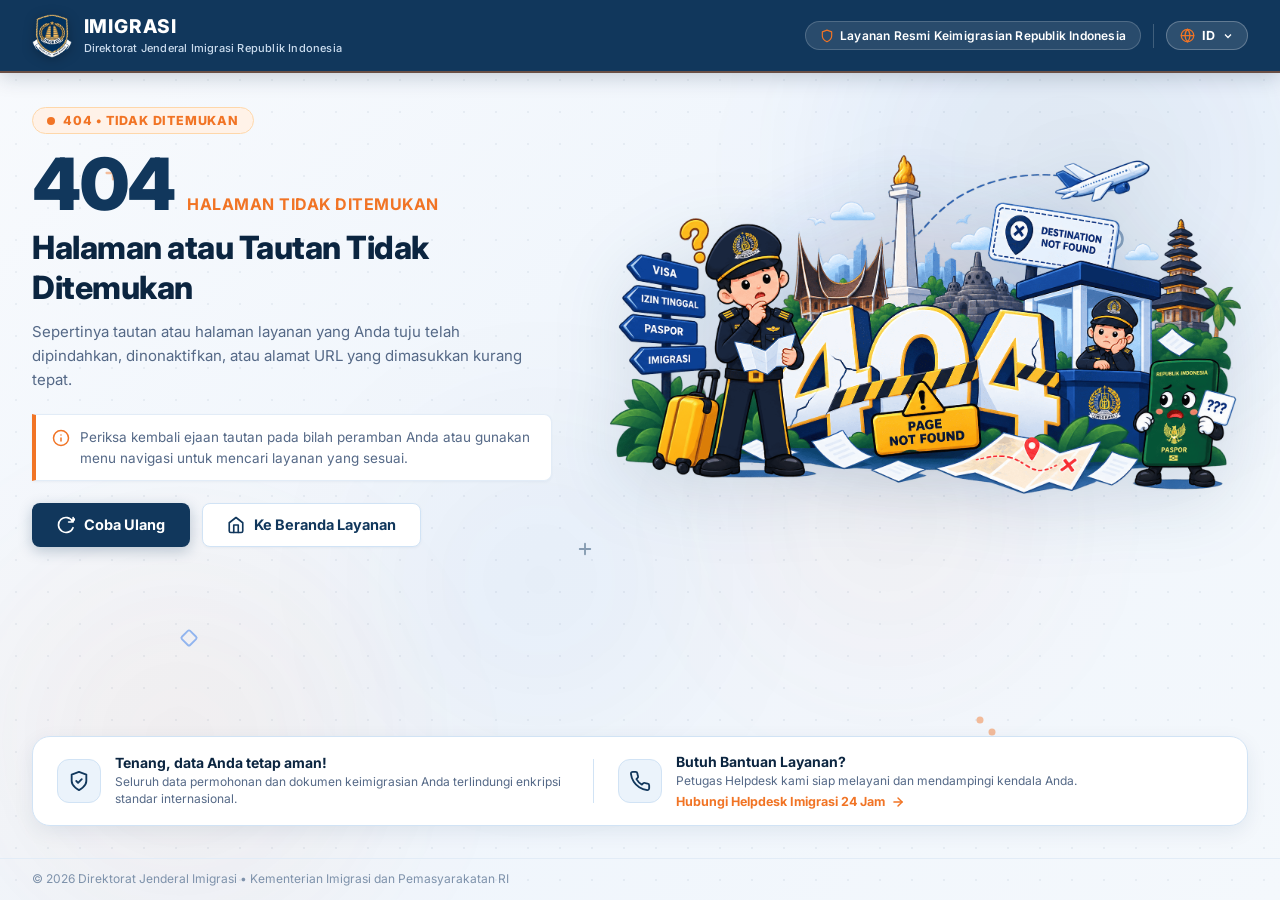
==== commit 505df932: "add animation" ====
--- a/index.html
+++ b/index.html
@@ -20,9 +20,41 @@
 </head>
 <body>
 
-  <!-- Ambient Atmospheric & Grid Pattern Backgrounds -->
-  <div class="bg-ambient-layer" aria-hidden="true"></div>
+  <!-- Expressive Motion Background: Atmospheric Layer, Mesh Orbs, Dynamic Grid & Particles -->
+  <div class="bg-ambient-layer" aria-hidden="true">
+    <div class="bg-orb bg-orb-1"></div>
+    <div class="bg-orb bg-orb-2"></div>
+    <div class="bg-orb bg-orb-3"></div>
+    <div class="bg-orb bg-orb-4"></div>
+  </div>
   <div class="bg-pattern-overlay" aria-hidden="true"></div>
+
+  <!-- Subtle Kinetic Geometric Motifs -->
+  <div class="bg-particles-container" aria-hidden="true">
+    <!-- Plus Motif 1 -->
+    <svg class="bg-particle p-item-1" width="22" height="22" viewBox="0 0 24 24" fill="none" stroke="currentColor" stroke-width="2.5" stroke-linecap="round">
+      <line x1="12" y1="5" x2="12" y2="19"></line>
+      <line x1="5" y1="12" x2="19" y2="12"></line>
+    </svg>
+    <!-- Ring Motif 2 -->
+    <svg class="bg-particle p-item-2" width="28" height="28" viewBox="0 0 24 24" fill="none" stroke="currentColor" stroke-width="2.2">
+      <circle cx="12" cy="12" r="9"></circle>
+    </svg>
+    <!-- Diamond Motif 3 -->
+    <svg class="bg-particle p-item-3" width="20" height="20" viewBox="0 0 24 24" fill="none" stroke="currentColor" stroke-width="2.2">
+      <rect x="12" y="2" width="14" height="14" rx="2" transform="rotate(45 12 2)"></rect>
+    </svg>
+    <!-- Dot Group Motif 4 -->
+    <svg class="bg-particle p-item-4" width="24" height="24" viewBox="0 0 24 24" fill="none" stroke="currentColor" stroke-width="2">
+      <circle cx="6" cy="6" r="2.5" fill="currentColor"></circle>
+      <circle cx="18" cy="18" r="2.5" fill="currentColor"></circle>
+    </svg>
+    <!-- Plus Motif 5 -->
+    <svg class="bg-particle p-item-5" width="18" height="18" viewBox="0 0 24 24" fill="none" stroke="currentColor" stroke-width="2.5" stroke-linecap="round">
+      <line x1="12" y1="5" x2="12" y2="19"></line>
+      <line x1="5" y1="12" x2="19" y2="12"></line>
+    </svg>
+  </div>
 
   <!-- =========================================================================
        TOP HEADER NAVIGATION (eVisa Official #11375C Branding)
@@ -34,7 +66,6 @@
         <div class="brand-text">
           <div class="brand-title-wrap">
             <span class="brand-title" data-i18n="brandTitle">IMIGRASI</span>
-            <span class="brand-evisa-tag">eVisa</span>
           </div>
           <span class="brand-subtitle" data-i18n="brandSubtitle">Direktorat Jenderal Imigrasi Republik Indonesia</span>
         </div>
@@ -323,14 +354,6 @@
     <div class="footer-meta-left">
       <span data-i18n="footerCopyright">© 2026 Direktorat Jenderal Imigrasi • Kementerian Imigrasi dan Pemasyarakatan RI</span>
     </div>
-    <div class="footer-meta-right">
-      <span class="footer-security-pill">
-        <svg viewBox="0 0 24 24" fill="none" stroke="currentColor" stroke-width="2" stroke-linecap="round" stroke-linejoin="round">
-          <path d="M12 22s8-4 8-10V5l-8-3-8 3v7c0 6 8 10 8 10z"/>
-        </svg>
-        <span data-i18n="footerSecurityTitle">Sistem Informasi Manajemen Keimigrasian (SIMKIM / MOLINA)</span>
-      </span>
-    </div>
   </div>
 
   <!-- Interactive Logic Engine -->
--- a/css/styles.css
+++ b/css/styles.css
@@ -83,26 +83,126 @@
   -moz-osx-font-smoothing: grayscale;
 }
 
-/* Background Atmosphere & Grid Pattern */
+/* =============================================================================
+   EXPRESSIVE BACKGROUND MOTION SYSTEM
+   ============================================================================= */
 .bg-ambient-layer {
   position: fixed;
   inset: 0;
   pointer-events: none;
   z-index: 0;
-  background-image: 
-    radial-gradient(circle at 10% 20%, rgba(241, 116, 37, 0.04) 0%, transparent 40%),
-    radial-gradient(circle at 85% 15%, rgba(17, 55, 92, 0.06) 0%, transparent 45%),
-    radial-gradient(circle at 50% 90%, rgba(30, 109, 235, 0.04) 0%, transparent 50%);
-}
-
+  overflow: hidden;
+  background: linear-gradient(135deg, #F8FAFD 0%, #EFF5FC 50%, #F4F8FC 100%);
+}
+
+/* Dynamic Animated Gradient Mesh Orbs */
+.bg-orb {
+  position: absolute;
+  border-radius: 50%;
+  filter: blur(80px);
+  pointer-events: none;
+  opacity: 0.65;
+  will-change: transform;
+}
+
+.bg-orb-1 {
+  width: 580px;
+  height: 580px;
+  top: -120px;
+  right: -80px;
+  background: radial-gradient(circle, rgba(17, 55, 92, 0.14) 0%, rgba(30, 109, 235, 0.08) 50%, transparent 70%);
+  animation: morphFloat1 18s ease-in-out infinite;
+}
+
+.bg-orb-2 {
+  width: 520px;
+  height: 520px;
+  bottom: -100px;
+  left: -80px;
+  background: radial-gradient(circle, rgba(241, 116, 37, 0.12) 0%, rgba(241, 116, 37, 0.03) 60%, transparent 75%);
+  animation: morphFloat2 22s ease-in-out infinite;
+}
+
+.bg-orb-3 {
+  width: 440px;
+  height: 440px;
+  top: 40%;
+  left: 25%;
+  background: radial-gradient(circle, rgba(30, 109, 235, 0.08) 0%, rgba(17, 55, 92, 0.04) 50%, transparent 70%);
+  animation: morphFloat3 26s ease-in-out infinite;
+}
+
+.bg-orb-4 {
+  width: 400px;
+  height: 400px;
+  bottom: 20%;
+  right: 15%;
+  background: radial-gradient(circle, rgba(241, 116, 37, 0.08) 0%, rgba(225, 91, 100, 0.05) 50%, transparent 70%);
+  animation: morphFloat4 20s ease-in-out infinite;
+}
+
+/* Subtle Kinetic Geometric Floating Motifs */
+.bg-particles-container {
+  position: fixed;
+  inset: 0;
+  pointer-events: none;
+  z-index: 0;
+  overflow: hidden;
+}
+
+.bg-particle {
+  position: absolute;
+  pointer-events: none;
+  opacity: 0.45;
+  color: var(--evisa-navy);
+}
+
+.p-item-1 {
+  top: 18%;
+  left: 8%;
+  animation: particleFloatA 8s ease-in-out infinite;
+  color: var(--evisa-orange);
+}
+
+.p-item-2 {
+  top: 25%;
+  right: 12%;
+  animation: particleFloatB 10s ease-in-out infinite 1s;
+  color: var(--evisa-navy-light);
+}
+
+.p-item-3 {
+  bottom: 28%;
+  left: 14%;
+  animation: particleFloatC 9s ease-in-out infinite 2s;
+  color: var(--evisa-blue);
+}
+
+.p-item-4 {
+  bottom: 18%;
+  right: 22%;
+  animation: particleFloatA 11s ease-in-out infinite 1.5s;
+  color: var(--evisa-orange);
+}
+
+.p-item-5 {
+  top: 60%;
+  left: 45%;
+  animation: particleFloatB 12s ease-in-out infinite 0.5s;
+  color: var(--evisa-navy);
+}
+
+/* Animated Flowing Subtle Grid Pattern */
 .bg-pattern-overlay {
   position: fixed;
   inset: 0;
   pointer-events: none;
   z-index: 0;
-  opacity: 0.35;
-  background-image: radial-gradient(rgba(17, 55, 92, 0.12) 1px, transparent 1px);
-  background-size: 28px 28px;
+  opacity: 0.45;
+  background-image: 
+    radial-gradient(rgba(17, 55, 92, 0.12) 1.25px, transparent 1.25px);
+  background-size: 32px 32px;
+  animation: gridDrift 45s linear infinite;
 }
 
 /* =============================================================================
@@ -691,15 +791,18 @@
 }
 
 .stage-403::before {
-  background: radial-gradient(circle, rgba(225, 91, 100, 0.18) 0%, rgba(17, 55, 92, 0.08) 50%, transparent 72%);
+  background: radial-gradient(circle, rgba(225, 91, 100, 0.22) 0%, rgba(17, 55, 92, 0.08) 50%, transparent 72%);
+  animation: haloPulse 6s ease-in-out infinite;
 }
 
 .stage-404::before {
-  background: radial-gradient(circle, rgba(241, 116, 37, 0.18) 0%, rgba(30, 109, 235, 0.09) 50%, transparent 72%);
+  background: radial-gradient(circle, rgba(241, 116, 37, 0.22) 0%, rgba(30, 109, 235, 0.11) 50%, transparent 72%);
+  animation: haloPulse 6.5s ease-in-out infinite;
 }
 
 .stage-500::before {
-  background: radial-gradient(circle, rgba(225, 91, 100, 0.16) 0%, rgba(30, 109, 235, 0.1) 50%, transparent 72%);
+  background: radial-gradient(circle, rgba(225, 91, 100, 0.2) 0%, rgba(30, 109, 235, 0.12) 50%, transparent 72%);
+  animation: haloPulse 5.8s ease-in-out infinite;
 }
 
 .seamless-illustration-img {
--- a/css/animations.css
+++ b/css/animations.css
@@ -1,20 +1,15 @@
-/**
- * Layanan Imigrasi Digital - Animation Engine
- * Keyframe Animations for Illustrations, Cards, & Interactive Triggers
- */
-
-/* Soft Vertical Floating Animation for Illustration Card */
+/* Soft Vertical Floating Animation for Illustration Stage */
 @keyframes softFloat {
   0%, 100% {
-    transform: translateY(0px);
+    transform: translateY(0px) rotate(0deg);
   }
   50% {
-    transform: translateY(-8px);
+    transform: translateY(-10px) rotate(0.4deg);
   }
 }
 
 .anim-float {
-  animation: softFloat 5s ease-in-out infinite;
+  animation: softFloat 5.5s ease-in-out infinite;
 }
 
 /* Subtle Shimmer Effect for Accent Badges */
@@ -25,7 +20,7 @@
   }
   50% {
     opacity: 1;
-    filter: drop-shadow(0 0 8px rgba(241, 116, 37, 0.4));
+    filter: drop-shadow(0 0 10px rgba(241, 116, 37, 0.45));
   }
 }
 
@@ -51,7 +46,7 @@
 @keyframes fadeInSlideUp {
   from {
     opacity: 0;
-    transform: translateY(14px);
+    transform: translateY(16px);
   }
   to {
     opacity: 1;
@@ -62,3 +57,121 @@
 .anim-fade-up {
   animation: fadeInSlideUp 0.45s cubic-bezier(0.16, 1, 0.3, 1) forwards;
 }
+
+/* =============================================================================
+   EXPRESSIVE BACKGROUND MOTION & DYNAMIC ORBS
+   ============================================================================= */
+
+/* Continuous Floating / Morphing Gradient Blobs */
+@keyframes morphFloat1 {
+  0%, 100% {
+    transform: translate(0, 0) scale(1) rotate(0deg);
+  }
+  33% {
+    transform: translate(60px, -45px) scale(1.15) rotate(12deg);
+  }
+  66% {
+    transform: translate(-40px, 35px) scale(0.92) rotate(-8deg);
+  }
+}
+
+@keyframes morphFloat2 {
+  0%, 100% {
+    transform: translate(0, 0) scale(1) rotate(0deg);
+  }
+  33% {
+    transform: translate(-70px, 50px) scale(1.12) rotate(-15deg);
+  }
+  66% {
+    transform: translate(50px, -30px) scale(0.9) rotate(10deg);
+  }
+}
+
+@keyframes morphFloat3 {
+  0%, 100% {
+    transform: translate(0, 0) scale(1);
+  }
+  50% {
+    transform: translate(45px, 40px) scale(1.18);
+  }
+}
+
+@keyframes morphFloat4 {
+  0%, 100% {
+    transform: translate(0, 0) scale(1) rotate(0deg);
+  }
+  40% {
+    transform: translate(-50px, -40px) scale(1.1) rotate(18deg);
+  }
+  80% {
+    transform: translate(30px, 25px) scale(0.95) rotate(-10deg);
+  }
+}
+
+/* Floating Geometric Motifs (Plus, Ring, Diamond, Dot) */
+@keyframes particleFloatA {
+  0%, 100% {
+    transform: translateY(0px) rotate(0deg);
+    opacity: 0.35;
+  }
+  50% {
+    transform: translateY(-22px) rotate(180deg);
+    opacity: 0.75;
+  }
+}
+
+@keyframes particleFloatB {
+  0%, 100% {
+    transform: translateY(0px) translateX(0px) rotate(0deg);
+    opacity: 0.3;
+  }
+  50% {
+    transform: translateY(-16px) translateX(12px) rotate(-120deg);
+    opacity: 0.65;
+  }
+}
+
+@keyframes particleFloatC {
+  0%, 100% {
+    transform: translateY(0px) scale(1);
+    opacity: 0.25;
+  }
+  50% {
+    transform: translateY(20px) scale(1.25);
+    opacity: 0.6;
+  }
+}
+
+@keyframes pulseGlowRing {
+  0%, 100% {
+    transform: scale(1);
+    opacity: 0.3;
+  }
+  50% {
+    transform: scale(1.28);
+    opacity: 0.65;
+  }
+}
+
+/* Dynamic Grid Drift Motion */
+@keyframes gridDrift {
+  0% {
+    background-position: 0px 0px;
+  }
+  100% {
+    background-position: 56px 56px;
+  }
+}
+
+/* Ambient Radial Wave Pulse behind Illustration */
+@keyframes haloPulse {
+  0%, 100% {
+    transform: translate(-50%, -50%) scale(1);
+    opacity: 0.8;
+  }
+  50% {
+    transform: translate(-50%, -50%) scale(1.14);
+    opacity: 1;
+    filter: blur(44px);
+  }
+}
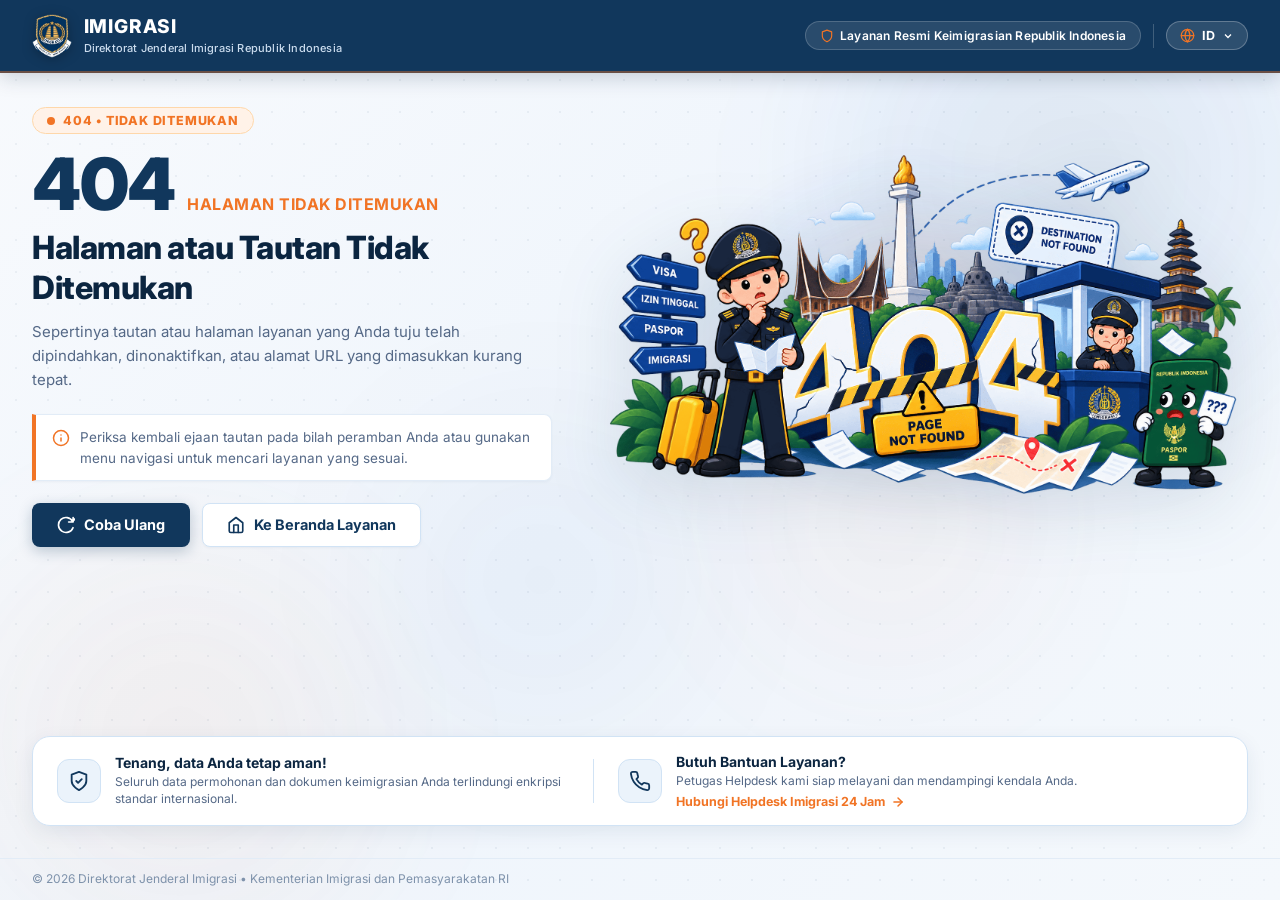
==== commit daac1240: "remove particle" ====
--- a/index.html
+++ b/index.html
@@ -20,7 +20,7 @@
 </head>
 <body>
 
-  <!-- Expressive Motion Background: Atmospheric Layer, Mesh Orbs, Dynamic Grid & Particles -->
+  <!-- Expressive Motion Background: Atmospheric Layer, Mesh Orbs, Dynamic Grid -->
   <div class="bg-ambient-layer" aria-hidden="true">
     <div class="bg-orb bg-orb-1"></div>
     <div class="bg-orb bg-orb-2"></div>
@@ -28,33 +28,6 @@
     <div class="bg-orb bg-orb-4"></div>
   </div>
   <div class="bg-pattern-overlay" aria-hidden="true"></div>
-
-  <!-- Subtle Kinetic Geometric Motifs -->
-  <div class="bg-particles-container" aria-hidden="true">
-    <!-- Plus Motif 1 -->
-    <svg class="bg-particle p-item-1" width="22" height="22" viewBox="0 0 24 24" fill="none" stroke="currentColor" stroke-width="2.5" stroke-linecap="round">
-      <line x1="12" y1="5" x2="12" y2="19"></line>
-      <line x1="5" y1="12" x2="19" y2="12"></line>
-    </svg>
-    <!-- Ring Motif 2 -->
-    <svg class="bg-particle p-item-2" width="28" height="28" viewBox="0 0 24 24" fill="none" stroke="currentColor" stroke-width="2.2">
-      <circle cx="12" cy="12" r="9"></circle>
-    </svg>
-    <!-- Diamond Motif 3 -->
-    <svg class="bg-particle p-item-3" width="20" height="20" viewBox="0 0 24 24" fill="none" stroke="currentColor" stroke-width="2.2">
-      <rect x="12" y="2" width="14" height="14" rx="2" transform="rotate(45 12 2)"></rect>
-    </svg>
-    <!-- Dot Group Motif 4 -->
-    <svg class="bg-particle p-item-4" width="24" height="24" viewBox="0 0 24 24" fill="none" stroke="currentColor" stroke-width="2">
-      <circle cx="6" cy="6" r="2.5" fill="currentColor"></circle>
-      <circle cx="18" cy="18" r="2.5" fill="currentColor"></circle>
-    </svg>
-    <!-- Plus Motif 5 -->
-    <svg class="bg-particle p-item-5" width="18" height="18" viewBox="0 0 24 24" fill="none" stroke="currentColor" stroke-width="2.5" stroke-linecap="round">
-      <line x1="12" y1="5" x2="12" y2="19"></line>
-      <line x1="5" y1="12" x2="19" y2="12"></line>
-    </svg>
-  </div>
 
   <!-- =========================================================================
        TOP HEADER NAVIGATION (eVisa Official #11375C Branding)
--- a/css/styles.css
+++ b/css/styles.css
@@ -141,57 +141,6 @@
   animation: morphFloat4 20s ease-in-out infinite;
 }
 
-/* Subtle Kinetic Geometric Floating Motifs */
-.bg-particles-container {
-  position: fixed;
-  inset: 0;
-  pointer-events: none;
-  z-index: 0;
-  overflow: hidden;
-}
-
-.bg-particle {
-  position: absolute;
-  pointer-events: none;
-  opacity: 0.45;
-  color: var(--evisa-navy);
-}
-
-.p-item-1 {
-  top: 18%;
-  left: 8%;
-  animation: particleFloatA 8s ease-in-out infinite;
-  color: var(--evisa-orange);
-}
-
-.p-item-2 {
-  top: 25%;
-  right: 12%;
-  animation: particleFloatB 10s ease-in-out infinite 1s;
-  color: var(--evisa-navy-light);
-}
-
-.p-item-3 {
-  bottom: 28%;
-  left: 14%;
-  animation: particleFloatC 9s ease-in-out infinite 2s;
-  color: var(--evisa-blue);
-}
-
-.p-item-4 {
-  bottom: 18%;
-  right: 22%;
-  animation: particleFloatA 11s ease-in-out infinite 1.5s;
-  color: var(--evisa-orange);
-}
-
-.p-item-5 {
-  top: 60%;
-  left: 45%;
-  animation: particleFloatB 12s ease-in-out infinite 0.5s;
-  color: var(--evisa-navy);
-}
-
 /* Animated Flowing Subtle Grid Pattern */
 .bg-pattern-overlay {
   position: fixed;
--- a/css/animations.css
+++ b/css/animations.css
@@ -108,51 +108,6 @@
   }
 }
 
-/* Floating Geometric Motifs (Plus, Ring, Diamond, Dot) */
-@keyframes particleFloatA {
-  0%, 100% {
-    transform: translateY(0px) rotate(0deg);
-    opacity: 0.35;
-  }
-  50% {
-    transform: translateY(-22px) rotate(180deg);
-    opacity: 0.75;
-  }
-}
-
-@keyframes particleFloatB {
-  0%, 100% {
-    transform: translateY(0px) translateX(0px) rotate(0deg);
-    opacity: 0.3;
-  }
-  50% {
-    transform: translateY(-16px) translateX(12px) rotate(-120deg);
-    opacity: 0.65;
-  }
-}
-
-@keyframes particleFloatC {
-  0%, 100% {
-    transform: translateY(0px) scale(1);
-    opacity: 0.25;
-  }
-  50% {
-    transform: translateY(20px) scale(1.25);
-    opacity: 0.6;
-  }
-}
-
-@keyframes pulseGlowRing {
-  0%, 100% {
-    transform: scale(1);
-    opacity: 0.3;
-  }
-  50% {
-    transform: scale(1.28);
-    opacity: 0.65;
-  }
-}
-
 /* Dynamic Grid Drift Motion */
 @keyframes gridDrift {
   0% {
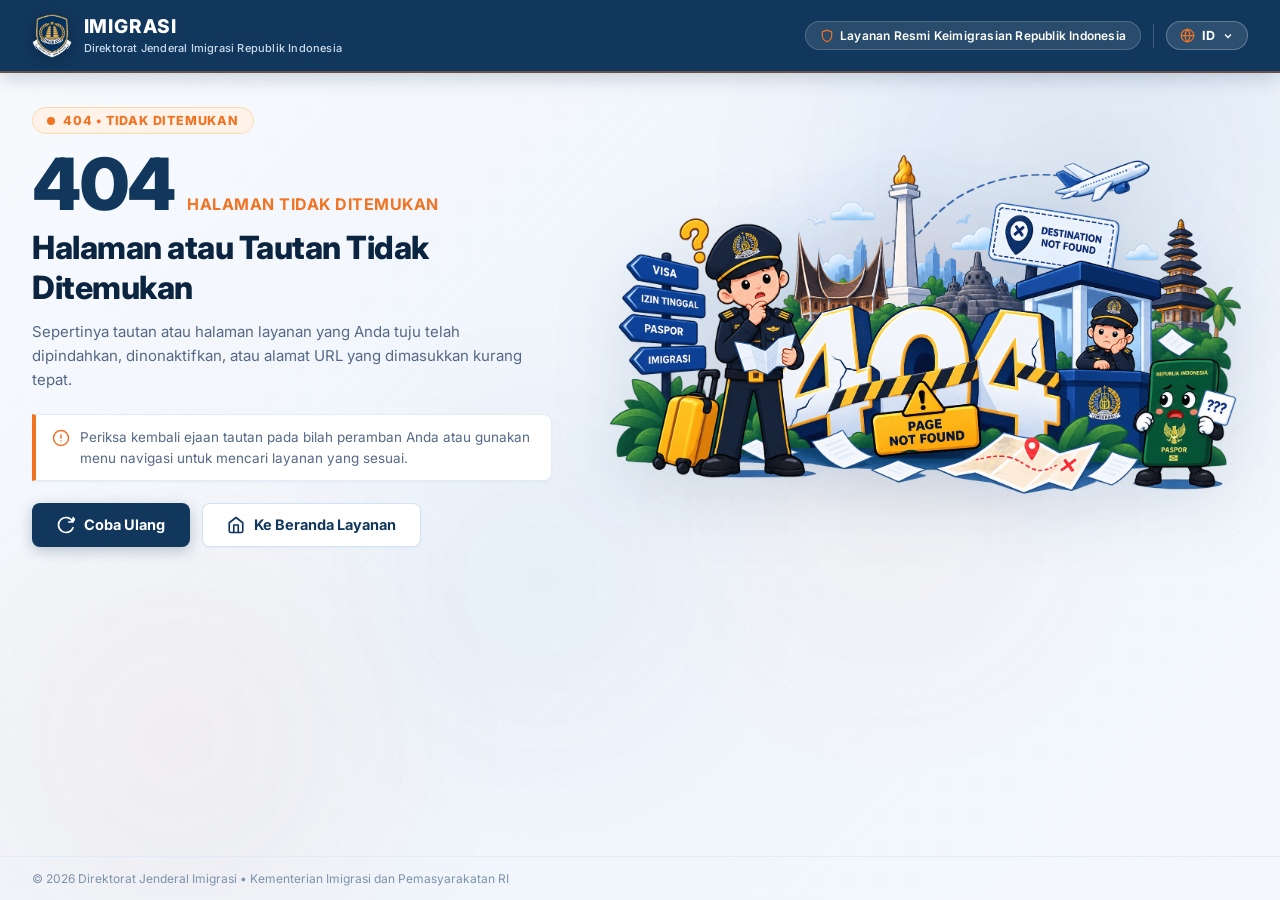
==== commit 5b7fbf63: "update as single file" ====
--- a/index.html
+++ b/index.html
@@ -5,18 +5,1123 @@
   <meta name="viewport" content="width=device-width, initial-scale=1.0">
   <title>Direktorat Jenderal Imigrasi Republik Indonesia - Status Layanan</title>
   
-  <!-- Favicon -->
-  <link rel="icon" type="image/png" href="assets/icons/logo-imigrasi.png">
-  <link rel="shortcut icon" type="image/png" href="assets/icons/logo-imigrasi.png">
-
-  <!-- Google Fonts: Inter (eVisa Official Typography) -->
+  <!-- Inlined Favicon -->
+  <link rel="icon" type="image/png" href="[data-uri]